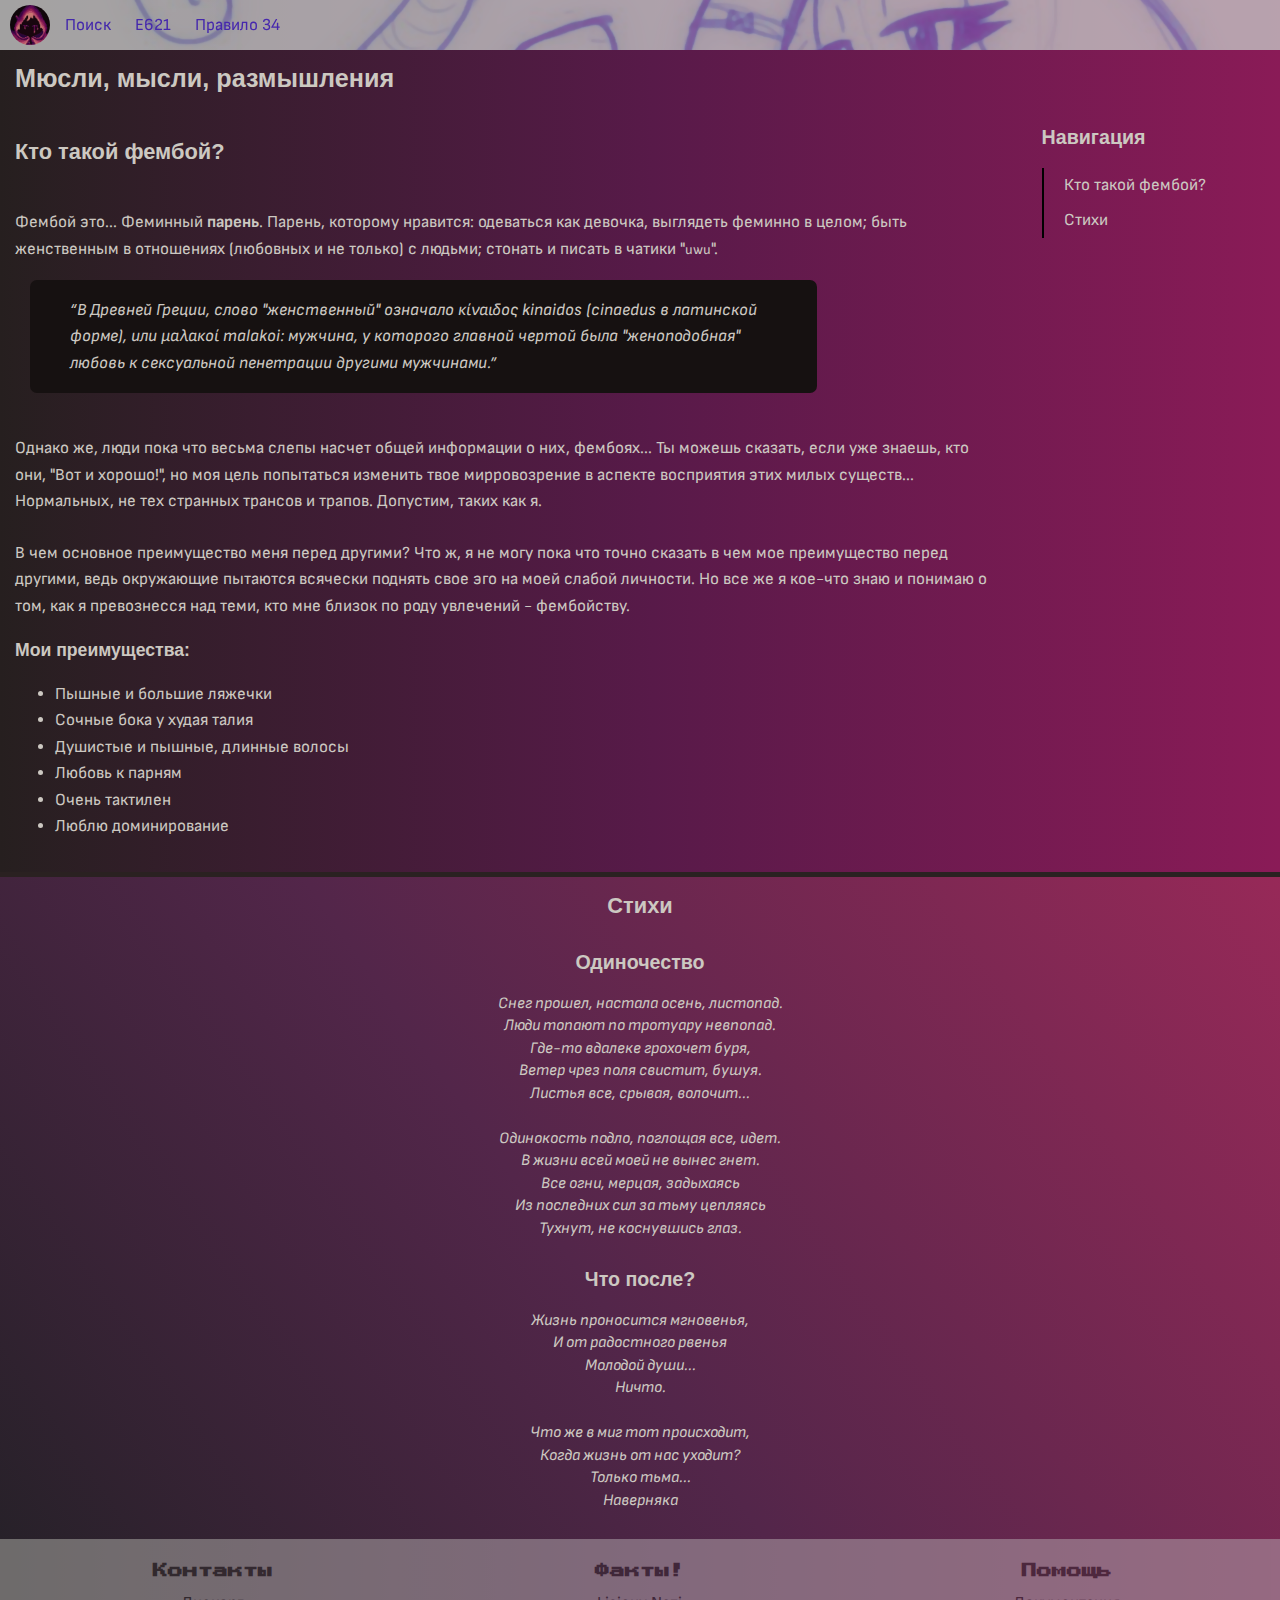
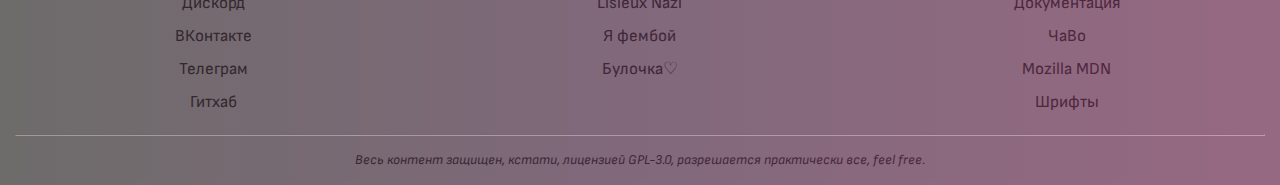
==== index.html @ ad4d25a9 "Улучшения внешнего вида" ====
<!DOCTYPE html>
<html lang="ru-RU">
<head>
     <title>Фыр!</title>

     <link rel="icon" type="icon/x-icon" href="медиа/фыр.jpg">

     <link rel="stylesheet" type="text/css" href="ксс/fonts.css">

     <link rel="stylesheet" type="text/css" href="ксс/main.css">

     <link rel="stylesheet" type="text/css" href="ксс/classes.css">

     <meta charset="UTF-8">
     <meta name="description" content="Только фембои могут находиться на этом сайте. Ж*енщины запрещены.†">
     <meta name="viewport" content="width=device-width, initial-scale=1.0, user-scalable=yes">
<!-- Голова всего документа! Тут его имя, метаинформация и привязка внешних источников стилей и прочего -->
</head>

<body id="Тело">

<section class="Верхняя-панель" style="left: 0;">

  <nav class="Навигация">

    <img id="Футер-лого" src="медиа/низ-лого.png" alt="Лого-футера">
    
    <ul>
      <li><a href="https://www.google.com" title="Гугл" target="_blank">Поиск</a></li>
      <li><a href="https://e621.net" title="Ешка" target="_blank">E621</a></li>
      <li><a href="https://rule34.xxx" title="Рулет" target="_blank">Правило 34</a></li>
    </ul>

  </nav>
<!-- Верхняя панель с кнопочками -->
</section>

<header style="margin-top: 2`rem;">

  <h1 style="text-align:left; padding-left: 15px;">Мюсли, мысли, размышления</h1>
<!-- Заголовок страницы -->
</header>

<main>

  <section class="Главный-контент">
    
    <div class="Сам-контент">

      <h2 id="Фембои-и-Я">Кто такой фембой?</h2>

      <p>
        Фембой это... Феминный <b>парень</b>. Парень, которому нравится: одеваться как девочка, выглядеть феминно в целом; быть женственным в отношениях (любовных и не только) с людьми; стонать и писать в чатики "<small>uwu</small>".</p>
      
      <div class="Цитата">

        <blockquote cite="https://en.wikipedia.org/wiki/Effeminacy"><i>
        &ldquo;В Древней Греции, слово "женственный" означало κίναιδος kinaidos (cinaedus в латинской форме), или μαλακοί malakoi: мужчина, у которого главной чертой была "женоподобная" любовь к сексуальной пенетрации другими мужчинами.&rdquo;</i>
        </blockquote>
      <!-- Блочная цитата (блок) -->   
      </div>

      <p>
        Однако же, люди пока что весьма слепы насчет общей информации о них, фембоях... Ты можешь сказать, если уже знаешь, кто они, "Вот и хорошо!", но моя цель попытаться изменить твое мирровозрение в аспекте восприятия этих милых существ... Нормальных, не тех странных трансов и трапов. Допустим, таких как я.</p>

      <p>
        В чем основное преимущество меня перед другими? Что ж, я не могу пока что точно сказать в чем мое преимущество перед другими, ведь окружающие пытаются всячески поднять свое эго на моей слабой личности. Но все же я кое-что знаю и понимаю о том, как я превознесся над теми, кто мне близок по роду увлечений - фембойству.</p>
      
      <h3 style="font-size: 105%;">Мои преимущества:</h3>
      <ul>
        <li>Пышные и большие ляжечки</li>
        <li>Сочные бока у худая талия</li>
        <li>Душистые и пышные, длинные волосы</li>
        <li>Любовь к парням</li>
        <li>Очень тактилен</li>
        <li>Люблю доминирование</li>
      </ul>

    </div>
    
    <div class="Сайдбар">
    <h3>Навигация</h3>
    <ul>
      <li><a href="#Фембои-и-Я">Кто такой фембой?</a></li>
      <li><a href="#Стишки">Стихи</a></li>
    </ul>
    </div>
  <!-- секция основного контента на странице -->
  </section>

  <section class="Мюсли">

    <header id="Стишки"><h2>Стихи</h2></header>

    <table>

      <thead>
      <tr>
        <th><h3>Одиночество</h3></th>
      </tr>
      </thead>

      <tbody>
      <tr>
        <td>
          Снег прошел, настала осень, листопад.<br>
          Люди топают по тротуару невпопад.<br>
          Где-то вдалеке грохочет буря,<br>
          Ветер чрез поля свистит, бушуя.<br>
          Листья все, срывая, волочит...<br><br>

          Одинокость подло, поглощая все, идет.<br>
          В жизни всей моей не вынес гнет.<br>
          Все огни, мерцая, задыхаясь<br>
          Из последних сил за тьму цепляясь<br>
          Тухнут, не коснувшись глаз.
        </td>
      </tr>
      </tbody>

      <thead>
      <tr>
        <th><h3>Что после?</h3></th>
      </tr>
      </thead>

      <tbody>
      <tr>
        <td>
          Жизнь проносится мгновенья,<br>
          И от радостного рвенья<br>
          Молодой души...<br>
          Ничто.<br><br>

          Что же в миг тот происходит,<br>
          Когда жизнь от нас уходит?<br>
          Только тьма...<br>
          Наверняка
        </td>        
      </tr>
      </tbody>

    </table>
  <!-- Мои стихи -->
  </section>
<!-- Категория главного контента на странице -->
</main>

<section class="Футер">

  <div class="Титры">
    
    <div class="столб-1">
    <ul>
      <li><h3>Контакты</h3></li>
      <li><a href="https://discord.gg/BsV6kH6cPX" target="_blank">Дискорд</a></li>
      <li><a href="https://vk.com/furmetal" target="_blank">ВКонтакте</a></li>
      <li><a href="https://t.me/envwiun" target="_blank">Телеграм</a></li>
      <li><a href="https://github.com/Furrmetal" target="_blank">Гитхаб</a></li>
    </ul>
    </div>

    <div class="столб-2">
    <ul>
      <li><h3>Факты!</h3></li>
      <li>Lisieux Nazi</li>
      <li>Я фембой</li>
      <li>Булочка&#9825;</li>
    </ul>
    </div>

    <div class="столб-3">
    <ul>
      <li><h3>Помощь</h3></li>
      <li>Документация</li>
      <li>ЧаВо</li>
      <li><a href="https://developer.mozilla.org/ru/docs/Learn/Getting_started_with_the_web">Mozilla MDN</a></li>
      <li><a href="https://fonts.google.com/">Шрифты</a></li>
    </ul>
    </div>
  <!-- Контакты и справочная информация -->
  </div>
    
  <hr>
   
  <p>Весь контент защищен, кстати, лицензией GPL-3.0, разрешается практически все, feel free.</p>
<!-- Футер в своем лице. Целиковый -->
</section>
<!-- Все тело! -->
</body>
</html>
---- ксс/fonts.css ----
@import url('https://fonts.googleapis.com/css2?family=Montserrat&display=swap');

@import url('https://fonts.googleapis.com/css2?family=Sofia+Sans:wght@500&display=swap');

@import url('https://fonts.googleapis.com/css2?family=Amatic+SC&display=swap');

@import url('https://fonts.googleapis.com/css2?family=Press+Start+2P&display=swap');
---- ксс/main.css ----
html {
	block-size: border-box;
}

*::not(img), *, *::after, *::before {
	block-size: inherit;
}

a {
  outline: none;
  text-decoration: none;
  padding: 2px 1px 0;
}


a:link {
  color: #4a2bce;
}

a:visited {
  color: #4a2bce;
}

a:focus {
  border-bottom: 1px solid;
  background: #7758fb;
}

a:hover {
  border-bottom: 1px solid;
  background: #6b4cf4;
}

a:active {
  background: #7353ff;
  color: #4a2bce;
}

label, input {
 	padding: 5px;
 }

address {
	text-align:center;
	font-size:80%;
}

textarea {
	margin-bottom: 10px;
	background-color: #708090;
	outline: none;
	border: 0px;
}

h1 {
	font-size: 150%;
	font-family: 'Monsterrat', sans-serif;
}

h2 {
	font-size: 130%;
	font-family: 'Monsterrat', sans-serif;
  display: inline-block;
  width: max-content;
}

h3 {
	font-family: 'Monsterrat', sans-serif;
}

h4 {
	font-family: 'Monsterrat', sans-serif;
	margin:6px;
	margin-bottom: 0px;
}

select {
	background-color: #282a36;
	border: 0px;
	border-radius: 10px;
	padding: 5px;
  color: #893889;
}

header {
	display: block;
}

hr {
	color: #242424;
	margin: 0px 15px 0px 15px;
}
---- ксс/classes.css ----
#Тело {
   font-family: 'Sofia Sans', sans-serif;
   font-size: 105%;
	margin: 0px;
	background: linear-gradient(90deg, rgba(38,31,31,1) 0%, rgba(88,26,73,1) 51%, rgba(138,27,87,1) 100%);
	color: #ccc8c1;
	line-height: 22.5px;
}

/* ------------------------------------------------------------------------------------------------------- */
/* ------------------------------------------------------------------------------------------------------- */

.Верхняя-панель  {
	opacity: 0.8;
	z-index: 2;
   height: 50px;
   width: 100%;
   position: sticky;
   top: 0;
   display: flex;
   align-items: center;
   justify-content: flex-start;
   background: url(../медиа/задник-верх.png)  right center/cover no-repeat;
}

.Навигация {
	height: 100%;
	padding-left: 10px;
	display: flex;
   align-items: center;
}

.Навигация nav {
	padding-left: 5px;
}

.Навигация img {
	width: 40px;
	border-radius: 50px;
}

.Навигация ul {	
	margin: 0px;
	padding-left: 5px;
}

.Навигация li {
	display: inline-block;
	text-decoration: none;
}

.Навигация a {
	display: block;
	padding: 10px;
	border-radius: 15px;
}

.Навигация li a:hover {
	border-bottom: none;
	background-color: #6400c8;
	text-decoration: none;
	color: #BA20BA;
}
/* Полностью описывает поведение верхнего меню, надо переделать (!!!) */

/* ------------------------------------------------------------------------------------------------------- */
/* ------------------------------------------------------------------------------------------------------- */

.Главный-контент {
	display: grid;
	grid-template-areas: "text sidebar";
	grid-template-columns: 4fr 1fr;
	grid-gap: 1vw;
	width: 100%;
   margin: 0px;
}

.Сайдбар {
	padding-left: 15px;
	grid-area: sidebar;
}

.Сайдбар a {
	padding: 20px;
	background: none;
	border: none;
	text-decoration: none;
	color: inherit;
}

.Сайдбар ul {
	line-height: 35px;
	padding-left: 0;
	width: max-content;
	height: max-content;
	border-left: 2px solid black;
	list-style-type: none;
}

.Сайдбар ul li:hover {
	background: rgba(27, 28, 28, 0.88);
	block-size: border-box;
}

.Сам-контент {
	line-height: 26.5px;
	grid-area: text;
	display: flex;
	flex-direction: column;
	padding: 15px;
}

.Сам-контент ul {
	position: static;
	height: initial;
	border: none;
	list-style-type: disc;
	margin-top: 0px;
}

.Сам-контент p {
	margin: 0px;
	margin-top: 25px;
}

.Цитата {
	border-radius: 7px;
	background-color: #161111;
	padding: 0px;
	margin: 17px 0px 17px 15px;
	width: 80%;
}

@media screen and (max-width: 920px) {

	.Цитата {
		width: 90%;
		margin-right: 0px
	}

   .Главный-контент {
   	grid-template-areas: "text text";
   }

   .Сайдбар {
   	display: none;
   }
}

/* Стили для главного контента на странице как и для стишков снизу, секретов нет, лишь простота*/

/* ------------------------------------------------------------------------------------------------------- */
/* ------------------------------------------------------------------------------------------------------- */

.Мюсли {
	display: flex;
	flex-flow: column wrap;
	align-items: center;
	justify-content: center;
	background: linear-gradient(55deg, rgba(39,33,41,1) 0%, rgba(83,38,74,1) 44%, rgba(151,41,88,1) 100%);
	border-top: 5px solid #2A2121;
	padding: 0px;
	margin: 0px;
}

.Мюсли table {
	width: 100%;
	padding: 1vw;
	padding-bottom: 0px;
}

.Мюсли table tr td{
	padding: 8px 0px 25px 0px;
	width: 100%;
   text-align: center;
   font-size: 95%;
   font-style: italic;
}

.Мюсли h3 {
   margin-bottom: 8px;
   margin-top: 0px;
}

/* Стили для стишком, все очень просто (предельно просто, лишь взгляните в хтмл) */

/* ------------------------------------------------------------------------------------------------------- */
/* ------------------------------------------------------------------------------------------------------- */

.Футер {
	opacity: 0.6;
	color: #313131;
	background-color: #9E9E9E;
	margin: 0px;
}

.Футер p {
	margin-bottom: 0px;
	margin-top: 13px;
	padding-bottom: 13px;
	text-align: center;
   font-style: italic;
   font-size: 80%;
}

/* Общий блок всего футера (самый низ) и нижний текст */



.Титры {
   display: grid;
   grid-template-areas: "col1 col2 col3";
   grid-template-columns: repeat(3, 1fr);
   grid-row: max-content;
   line-height: 33px;
   margin: 0px;
   padding-top: 15px;
   padding-bottom: 15px;
}

.Титры ul {
   margin: auto;
}

.столб-1 {
   grid-area: col1;
}

.столб-2 {
   grid-area: col2;
}

.столб-3 {
	grid-area: col3;
}

.Титры ul {
	padding: 0px;
	height: 100%;
	width: 100%;
	text-align: center;
	list-style: none;
}

.Титры ul a {
	text-decoration: none;
	color: #313131;
}

@media screen and (max-width: 920px) {
	.Титры {
     row-gap: 25px;
	  grid-template-areas: "col1 col2"
	                       "col3 col3";
	  grid-template-columns: repeat(2, 1fr);
	  grid-template-rows: max-content max-content;
	}
}

.Титры h3 {
	font-size: 90%;
	font-family: 'Press Start 2P', cursive;
	padding: 0px;
	margin: 0px;
}

/* Правила для заголовков списков, декорация ссылок в списке, а также правила для блока в целом */

/* ------------------------------------------------------------------------------------------------------- */
/* ------------------------------------------------------------------------------------------------------- */
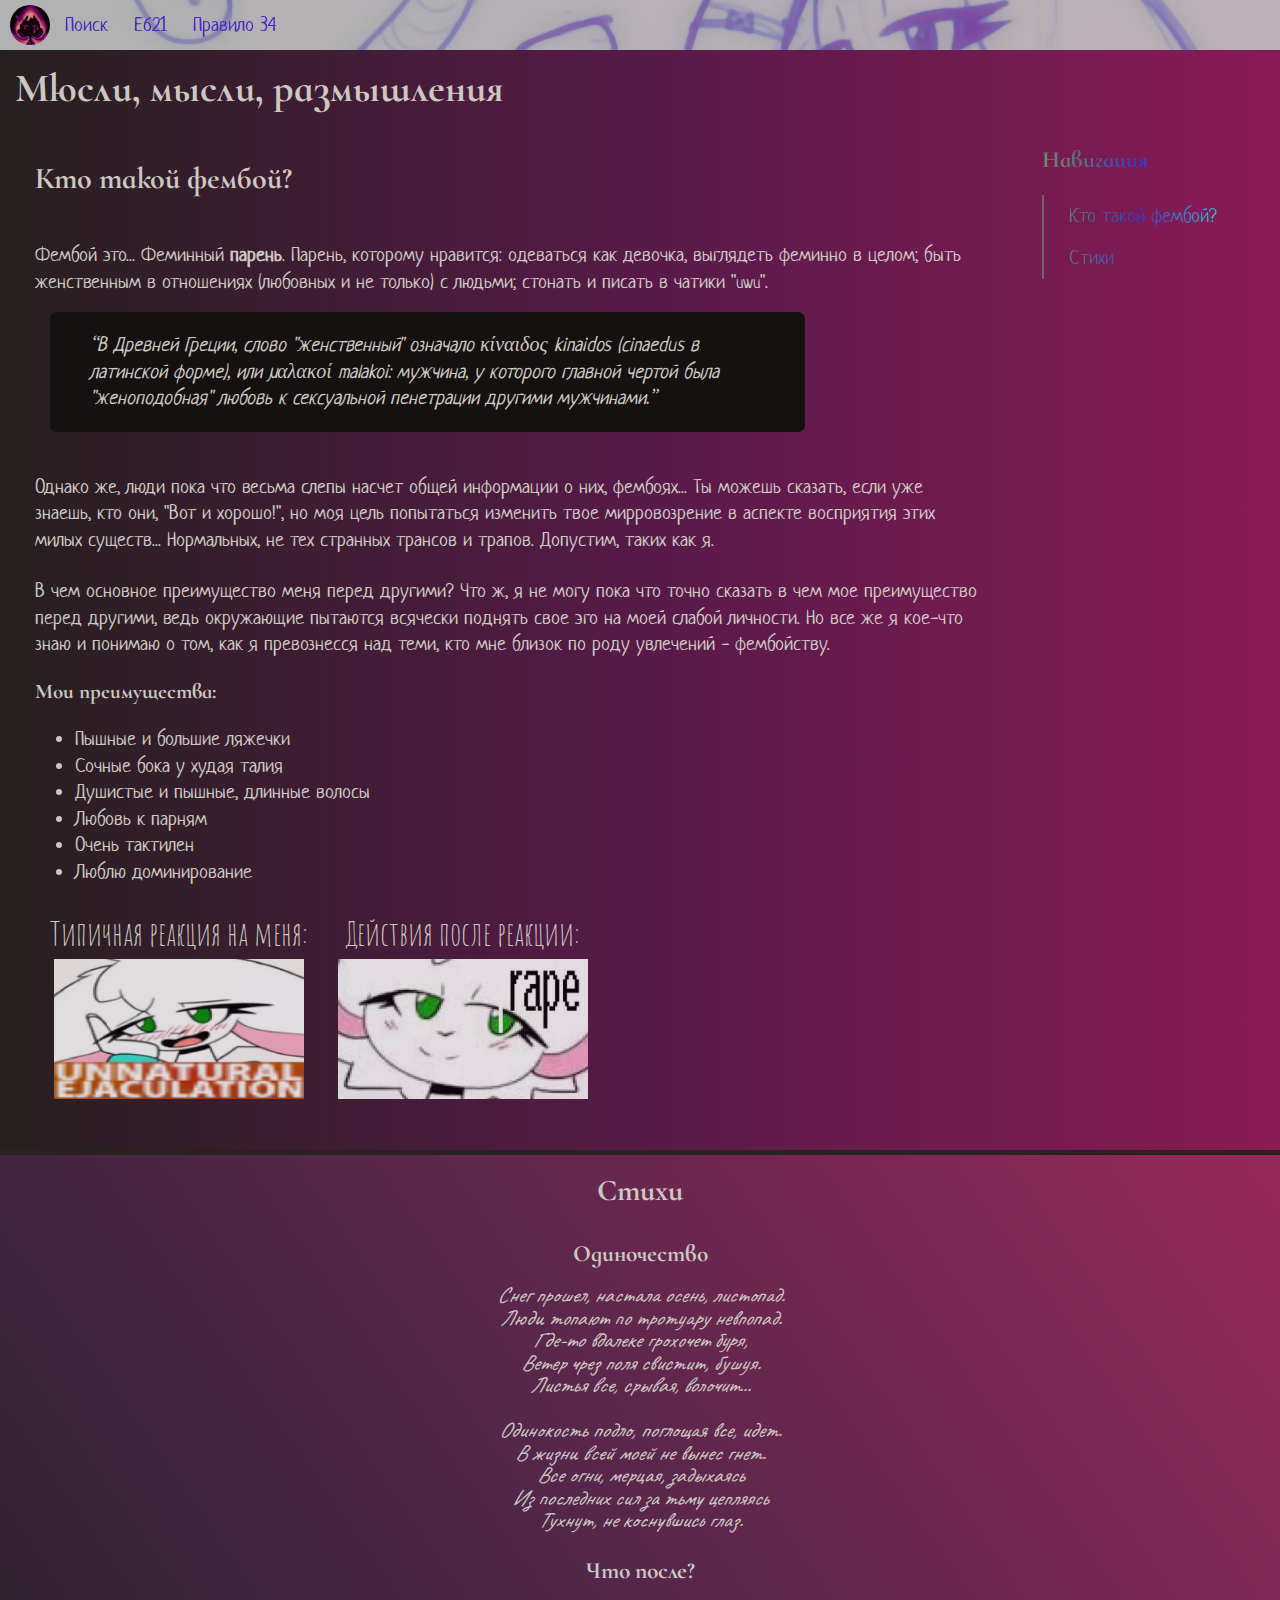
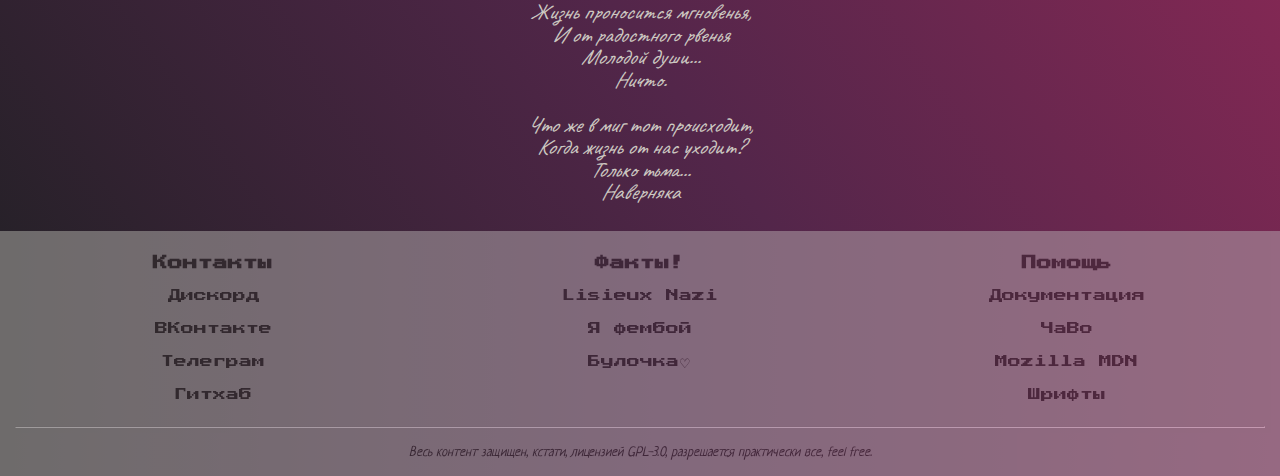
==== commit 5f26cf9a: "Улучшение дизайна и внешнего вида" ====
--- a/index.html
+++ b/index.html
@@ -10,7 +10,6 @@
      <link rel="stylesheet" type="text/css" href="ксс/main.css">
 
      <link rel="stylesheet" type="text/css" href="ксс/classes.css">
-
      <meta charset="UTF-8">
      <meta name="description" content="Только фембои могут находиться на этом сайте. Ж*енщины запрещены.†">
      <meta name="viewport" content="width=device-width, initial-scale=1.0, user-scalable=yes">
@@ -50,7 +49,8 @@
       <h2 id="Фембои-и-Я">Кто такой фембой?</h2>
 
       <p>
-        Фембой это... Феминный <b>парень</b>. Парень, которому нравится: одеваться как девочка, выглядеть феминно в целом; быть женственным в отношениях (любовных и не только) с людьми; стонать и писать в чатики "<small>uwu</small>".</p>
+        Фембой это... Феминный <b>парень</b>. Парень, которому нравится: одеваться как девочка, выглядеть феминно в целом; быть женственным в отношениях (любовных и не только) с людьми; стонать и писать в чатики "<small>uwu</small>".
+      </p>
       
       <div class="Цитата">
 
@@ -61,10 +61,12 @@
       </div>
 
       <p>
-        Однако же, люди пока что весьма слепы насчет общей информации о них, фембоях... Ты можешь сказать, если уже знаешь, кто они, "Вот и хорошо!", но моя цель попытаться изменить твое мирровозрение в аспекте восприятия этих милых существ... Нормальных, не тех странных трансов и трапов. Допустим, таких как я.</p>
+        Однако же, люди пока что весьма слепы насчет общей информации о них, фембоях... Ты можешь сказать, если уже знаешь, кто они, "Вот и хорошо!", но моя цель попытаться изменить твое мирровозрение в аспекте восприятия этих милых существ... Нормальных, не тех странных трансов и трапов. Допустим, таких как я.
+      </p>
 
       <p>
-        В чем основное преимущество меня перед другими? Что ж, я не могу пока что точно сказать в чем мое преимущество перед другими, ведь окружающие пытаются всячески поднять свое эго на моей слабой личности. Но все же я кое-что знаю и понимаю о том, как я превознесся над теми, кто мне близок по роду увлечений - фембойству.</p>
+        В чем основное преимущество меня перед другими? Что ж, я не могу пока что точно сказать в чем мое преимущество перед другими, ведь окружающие пытаются всячески поднять свое эго на моей слабой личности. Но все же я кое-что знаю и понимаю о том, как я превознесся над теми, кто мне близок по роду увлечений - фембойству.
+      </p>
       
       <h3 style="font-size: 105%;">Мои преимущества:</h3>
       <ul>
@@ -75,6 +77,18 @@
         <li>Очень тактилен</li>
         <li>Люблю доминирование</li>
       </ul>
+      
+      <div id="Картиночки">
+        <picture>
+        <figcaption>Типичная реакция на меня:</figcaption>
+        <img src="медиа/мем(1).jpg" alt="Смешнявка" width="250px" height="140px" style="padding-top: 12.5px; opacity: 0.85;">
+        </picture>
+
+        <picture>
+        <figcaption>Действия после реакции:</figcaption>
+        <img src="медиа/мем(2).jpg" alt="Не оч смешнявка" width="250px" height="140px" style="padding-top: 12.5px; opacity: 0.85;" >
+        </picture>
+      </div>
 
     </div>
     
--- a/ксс/fonts.css
+++ b/ксс/fonts.css
@@ -1,6 +1,10 @@
-@import url('https://fonts.googleapis.com/css2?family=Montserrat&display=swap');
+@import url('https://fonts.googleapis.com/css2?family=Cormorant+Infant:wght@600&display=swap');
 
-@import url('https://fonts.googleapis.com/css2?family=Sofia+Sans:wght@500&display=swap');
+/*@import url('https://fonts.googleapis.com/css2?family=Sofia+Sans:wght@500&display=swap');*/
+
+@import url('https://fonts.googleapis.com/css2?family=Neucha&display=swap');
+
+@import url('https://fonts.googleapis.com/css2?family=Caveat:wght@500&display=swap');
 
 @import url('https://fonts.googleapis.com/css2?family=Amatic+SC&display=swap');
 
--- a/ксс/main.css
+++ b/ксс/main.css
@@ -52,24 +52,16 @@
 	border: 0px;
 }
 
-h1 {
-	font-size: 150%;
-	font-family: 'Monsterrat', sans-serif;
+h1, h2, h3, h4, h5, h6 {
+  font-family: 'Cormorant Infant', serif;
 }
 
 h2 {
-	font-size: 130%;
-	font-family: 'Monsterrat', sans-serif;
   display: inline-block;
   width: max-content;
 }
 
-h3 {
-	font-family: 'Monsterrat', sans-serif;
-}
-
 h4 {
-	font-family: 'Monsterrat', sans-serif;
 	margin:6px;
 	margin-bottom: 0px;
 }
--- a/ксс/classes.css
+++ b/ксс/classes.css
@@ -1,6 +1,6 @@
 #Тело {
-   font-family: 'Sofia Sans', sans-serif;
-   font-size: 105%;
+   font-family: 'Neucha', cursive;
+   font-size: 20px;
 	margin: 0px;
 	background: linear-gradient(90deg, rgba(38,31,31,1) 0%, rgba(88,26,73,1) 51%, rgba(138,27,87,1) 100%);
 	color: #ccc8c1;
@@ -11,7 +11,7 @@
 /* ------------------------------------------------------------------------------------------------------- */
 
 .Верхняя-панель  {
-	opacity: 0.8;
+	opacity: 0.9;
 	z-index: 2;
    height: 50px;
    width: 100%;
@@ -21,6 +21,7 @@
    align-items: center;
    justify-content: flex-start;
    background: url(../медиа/задник-верх.png)  right center/cover no-repeat;
+   backdrop-filter: blur(10px);
 }
 
 .Навигация {
@@ -55,7 +56,7 @@
 	border-radius: 15px;
 }
 
-.Навигация li a:hover {
+.Навигация li a:hover, .Навигация li a:active{
 	border-bottom: none;
 	background-color: #6400c8;
 	text-decoration: none;
@@ -76,12 +77,15 @@
 }
 
 .Сайдбар {
+	background: linear-gradient(90deg, rgba(118,159,68,1) 0%, rgba(56,56,193,1) 44%, rgba(60,207,209,1) 82%);
+	-webkit-background-clip: text;
+	-webkit-text-fill-color: transparent;
 	padding-left: 15px;
 	grid-area: sidebar;
 }
 
 .Сайдбар a {
-	padding: 20px;
+	padding: 25px;
 	background: none;
 	border: none;
 	text-decoration: none;
@@ -89,16 +93,18 @@
 }
 
 .Сайдбар ul {
-	line-height: 35px;
+	line-height: 42px;
 	padding-left: 0;
 	width: max-content;
 	height: max-content;
-	border-left: 2px solid black;
+	border-left: 2px solid dimgrey;
 	list-style-type: none;
 }
 
 .Сайдбар ul li:hover {
-	background: rgba(27, 28, 28, 0.88);
+	-webkit-text-fill-color: #ccc8c1;
+	background: linear-gradient(90deg, rgba(170,28,28,1) 0%, rgba(161,91,46,1) 16%, rgba(125,122,36,1) 32%, rgba(45,130,31,1) 48%, 
+		                                 rgba(24,105,112,1) 64%, rgba(41,50,124,1) 80%, rgba(115,33,131,1) 100%);   
 	block-size: border-box;
 }
 
@@ -107,7 +113,8 @@
 	grid-area: text;
 	display: flex;
 	flex-direction: column;
-	padding: 15px;
+	padding: 35px;
+	padding-top: 15px;
 }
 
 .Сам-контент ul {
@@ -131,6 +138,17 @@
 	width: 80%;
 }
 
+#Картиночки {
+	display: flex;
+}
+
+#Картиночки picture {
+	font-family: 'Amatic SC';
+	font-size: 165%;
+	text-align: center;
+	padding: 15px;
+}
+
 @media screen and (max-width: 920px) {
 
 	.Цитата {
@@ -145,6 +163,10 @@
    .Сайдбар {
    	display: none;
    }
+
+   #Картиночки {
+   	flex-direction: column;
+   }
 }
 
 /* Стили для главного контента на странице как и для стишков снизу, секретов нет, лишь простота*/
@@ -153,6 +175,7 @@
 /* ------------------------------------------------------------------------------------------------------- */
 
 .Мюсли {
+	font-family: 'Caveat', cursive;
 	display: flex;
 	flex-flow: column wrap;
 	align-items: center;
@@ -173,7 +196,7 @@
 	padding: 8px 0px 25px 0px;
 	width: 100%;
    text-align: center;
-   font-size: 95%;
+   font-size: 110%;
    font-style: italic;
 }
 
@@ -182,7 +205,7 @@
    margin-top: 0px;
 }
 
-/* Стили для стишком, все очень просто (предельно просто, лишь взгляните в хтмл) */
+/* Стили для стишков, все очень просто (предельно просто, лишь взгляните в хтмл) */
 
 /* ------------------------------------------------------------------------------------------------------- */
 /* ------------------------------------------------------------------------------------------------------- */
@@ -200,18 +223,16 @@
 	padding-bottom: 13px;
 	text-align: center;
    font-style: italic;
-   font-size: 80%;
-}
-
-/* Общий блок всего футера (самый низ) и нижний текст */
-
-
+   font-size: 68%;
+}
 
 .Титры {
    display: grid;
    grid-template-areas: "col1 col2 col3";
    grid-template-columns: repeat(3, 1fr);
    grid-row: max-content;
+   font-family: 'Press Start 2P', cursive;
+   font-size: 65%;
    line-height: 33px;
    margin: 0px;
    padding-top: 15px;
@@ -258,8 +279,8 @@
 }
 
 .Титры h3 {
-	font-size: 90%;
 	font-family: 'Press Start 2P', cursive;
+	font-size: 115%;
 	padding: 0px;
 	margin: 0px;
 }
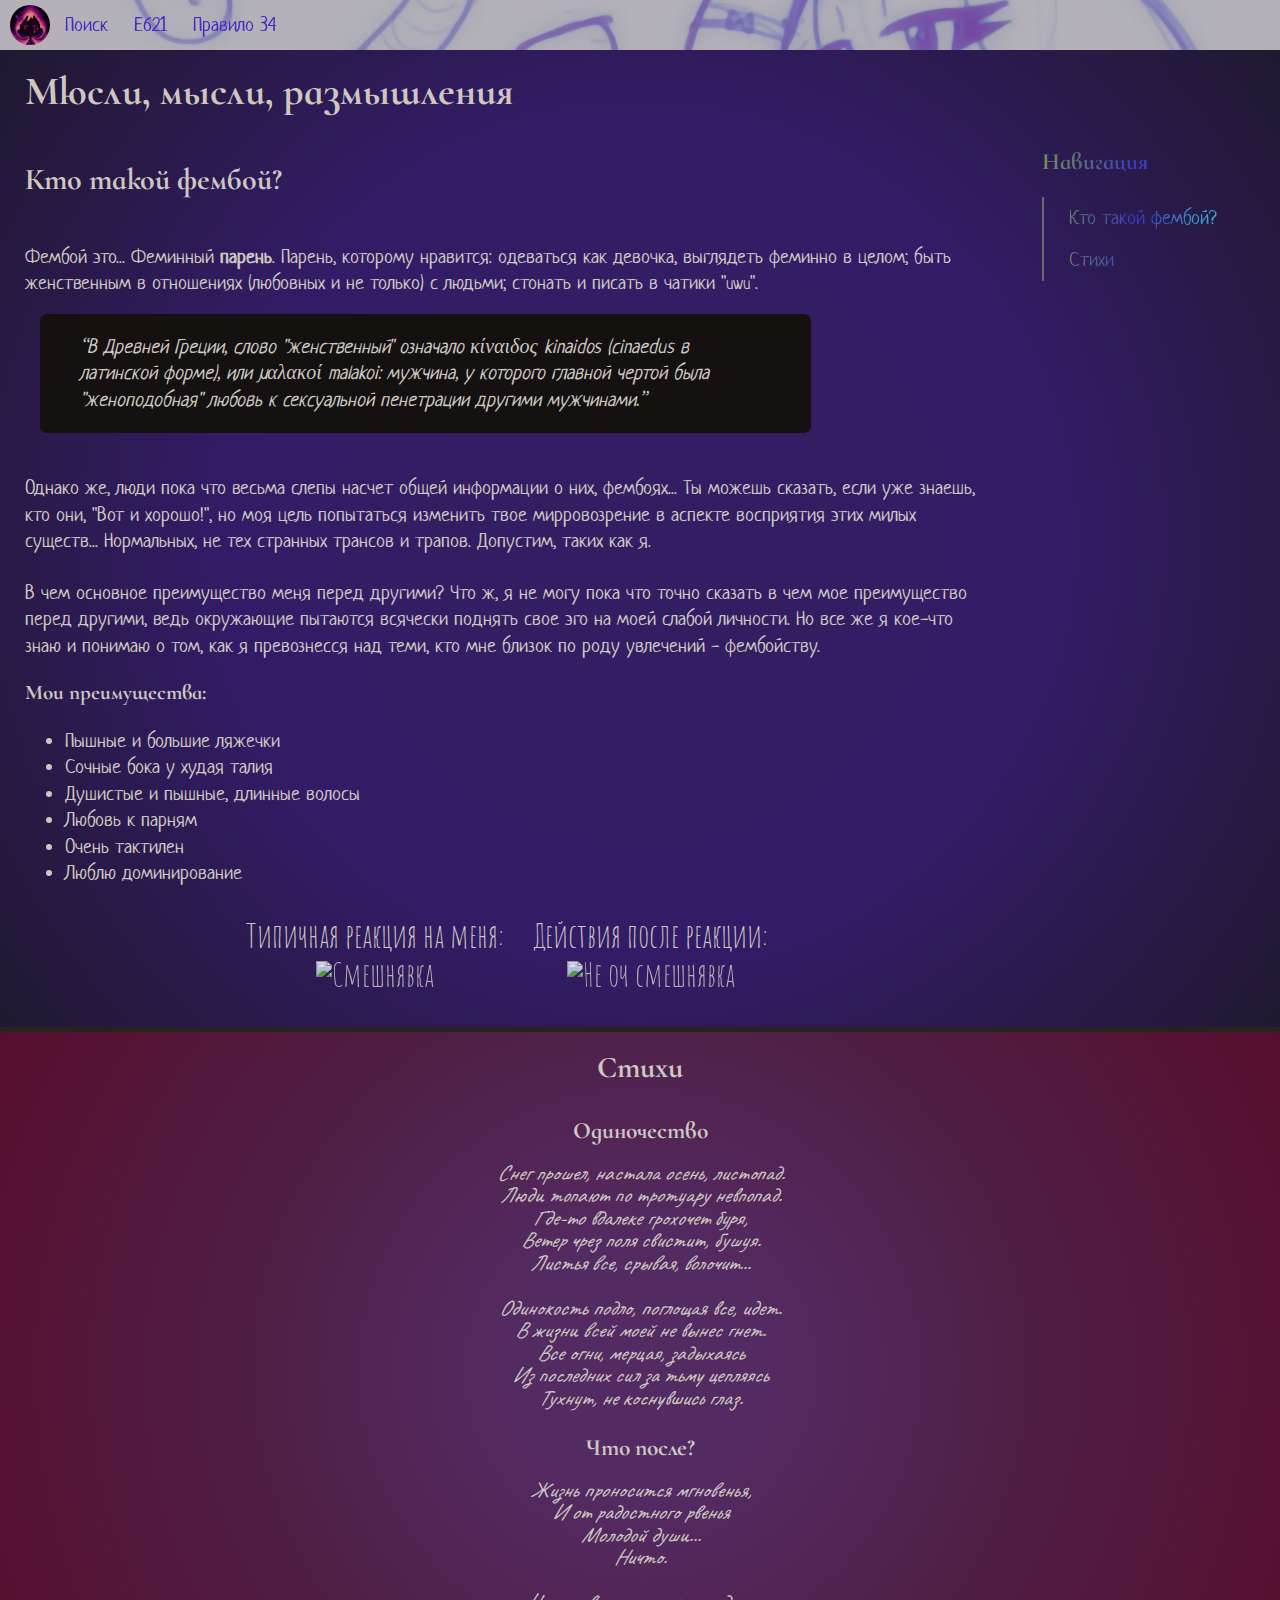
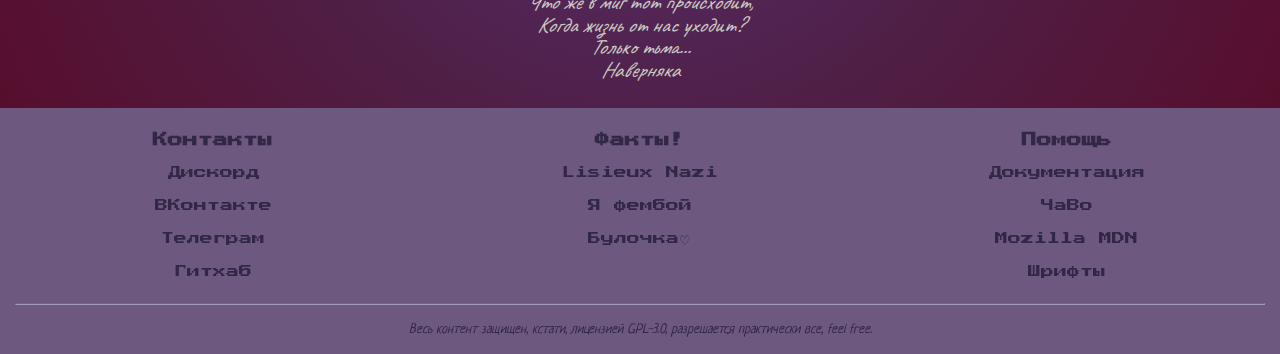
==== commit 96c0d796: "Улучшение внешнего вида, анимации" ====
--- a/index.html
+++ b/index.html
@@ -34,10 +34,10 @@
 <!-- Верхняя панель с кнопочками -->
 </section>
 
-<header style="margin-top: 2`rem;">
-
-  <h1 style="text-align:left; padding-left: 15px;">Мюсли, мысли, размышления</h1>
-<!-- Заголовок страницы -->
+<div class="Обертка">
+
+<header>
+  <h1>Мюсли, мысли, размышления</h1>
 </header>
 
 <main>
@@ -81,12 +81,12 @@
       <div id="Картиночки">
         <picture>
         <figcaption>Типичная реакция на меня:</figcaption>
-        <img src="медиа/мем(1).jpg" alt="Смешнявка" width="250px" height="140px" style="padding-top: 12.5px; opacity: 0.85;">
+        <img src="медиа/мем(1).png" alt="Смешнявка" width="250px" height="140px" style="padding-top: 12.5px; opacity: 0.85;">
         </picture>
 
         <picture>
         <figcaption>Действия после реакции:</figcaption>
-        <img src="медиа/мем(2).jpg" alt="Не оч смешнявка" width="250px" height="140px" style="padding-top: 12.5px; opacity: 0.85;" >
+        <img src="медиа/мем(2).png" alt="Не оч смешнявка" width="250px" height="140px" style="padding-top: 12.5px; opacity: 0.85;" >
         </picture>
       </div>
 
@@ -101,10 +101,13 @@
     </div>
   <!-- секция основного контента на странице -->
   </section>
-
-  <section class="Мюсли">
-
-    <header id="Стишки"><h2>Стихи</h2></header>
+<!-- Категория главного контента на странице -->
+</main>
+</div>
+
+<section class="Мюсли">
+
+  <header id="Стишки"><h2>Стихи</h2></header>
 
     <table>
 
@@ -154,11 +157,9 @@
       </tr>
       </tbody>
 
-    </table>
-  <!-- Мои стихи -->
-  </section>
-<!-- Категория главного контента на странице -->
-</main>
+  </table>
+<!-- Мои стихи -->
+</section>
 
 <section class="Футер">
 
--- a/ксс/main.css
+++ b/ксс/main.css
@@ -56,6 +56,13 @@
   font-family: 'Cormorant Infant', serif;
 }
 
+h1 {
+	margin: 0;
+	padding: 30px 0px 25px 25px;
+	font-size: 200%;
+	animation: 3s sheesh;
+}
+
 h2 {
   display: inline-block;
   width: max-content;
--- a/ксс/classes.css
+++ b/ксс/classes.css
@@ -2,7 +2,7 @@
    font-family: 'Neucha', cursive;
    font-size: 20px;
 	margin: 0px;
-	background: linear-gradient(90deg, rgba(38,31,31,1) 0%, rgba(88,26,73,1) 51%, rgba(138,27,87,1) 100%);
+	background: rgba(51, 28, 103, 1.0);
 	color: #ccc8c1;
 	line-height: 22.5px;
 }
@@ -20,8 +20,7 @@
    display: flex;
    align-items: center;
    justify-content: flex-start;
-   background: url(../медиа/задник-верх.png)  right center/cover no-repeat;
-   backdrop-filter: blur(10px);
+   background: url(../медиа/задник-верх.png) center/cover no-repeat;
 }
 
 .Навигация {
@@ -66,6 +65,12 @@
 
 /* ------------------------------------------------------------------------------------------------------- */
 /* ------------------------------------------------------------------------------------------------------- */
+
+.Обертка {
+	margin-top: 0;
+	background: radial-gradient(circle, rgba(51,30,99,1) 21%, rgba(51,28,103,1) 51%, rgba(32,24,48,1) 100%);
+   animation: 5s sheesh;
+}
 
 .Главный-контент {
 	display: grid;
@@ -77,6 +82,7 @@
 }
 
 .Сайдбар {
+	position: sticky;
 	background: linear-gradient(90deg, rgba(118,159,68,1) 0%, rgba(56,56,193,1) 44%, rgba(60,207,209,1) 82%);
 	-webkit-background-clip: text;
 	-webkit-text-fill-color: transparent;
@@ -95,7 +101,7 @@
 .Сайдбар ul {
 	line-height: 42px;
 	padding-left: 0;
-	width: max-content;
+	box-sizing: border-box;
 	height: max-content;
 	border-left: 2px solid dimgrey;
 	list-style-type: none;
@@ -104,8 +110,7 @@
 .Сайдбар ul li:hover {
 	-webkit-text-fill-color: #ccc8c1;
 	background: linear-gradient(90deg, rgba(170,28,28,1) 0%, rgba(161,91,46,1) 16%, rgba(125,122,36,1) 32%, rgba(45,130,31,1) 48%, 
-		                                 rgba(24,105,112,1) 64%, rgba(41,50,124,1) 80%, rgba(115,33,131,1) 100%);   
-	block-size: border-box;
+		                                rgba(24,105,112,1) 64%, rgba(41,50,124,1) 80%, rgba(115,33,131,1) 100%);
 }
 
 .Сам-контент {
@@ -113,7 +118,7 @@
 	grid-area: text;
 	display: flex;
 	flex-direction: column;
-	padding: 35px;
+	padding: 25px;
 	padding-top: 15px;
 }
 
@@ -140,6 +145,7 @@
 
 #Картиночки {
 	display: flex;
+   justify-content: center;
 }
 
 #Картиночки picture {
@@ -153,7 +159,7 @@
 
 	.Цитата {
 		width: 90%;
-		margin-right: 0px
+		margin-left: 0px;
 	}
 
    .Главный-контент {
@@ -169,24 +175,35 @@
    }
 }
 
+@keyframes sheesh {
+	from {
+		opacity: 0;
+	}
+   to {
+   	opacity: 1;
+   }
+}
+
 /* Стили для главного контента на странице как и для стишков снизу, секретов нет, лишь простота*/
 
 /* ------------------------------------------------------------------------------------------------------- */
 /* ------------------------------------------------------------------------------------------------------- */
 
 .Мюсли {
+	overflow: hidden;
 	font-family: 'Caveat', cursive;
 	display: flex;
 	flex-flow: column wrap;
 	align-items: center;
 	justify-content: center;
-	background: linear-gradient(55deg, rgba(39,33,41,1) 0%, rgba(83,38,74,1) 44%, rgba(151,41,88,1) 100%);
+	background: radial-gradient(circle, rgba(84,42,98,1) 18%, rgba(79,31,70,1) 51%, rgba(87,14,45,1) 100%);
 	border-top: 5px solid #2A2121;
 	padding: 0px;
 	margin: 0px;
 }
 
 .Мюсли table {
+	animation: 5s fadeRight;
 	width: 100%;
 	padding: 1vw;
 	padding-bottom: 0px;
@@ -205,15 +222,28 @@
    margin-top: 0px;
 }
 
+@keyframes fadeRight {
+	from {
+		margin-left: 100%;
+		opacity: 0;
+	}
+
+	to {
+		margin-left: inherit;
+		opacity: 1;
+	}
+}
+
 /* Стили для стишков, все очень просто (предельно просто, лишь взгляните в хтмл) */
 
 /* ------------------------------------------------------------------------------------------------------- */
 /* ------------------------------------------------------------------------------------------------------- */
 
 .Футер {
+	bottom: 0;
 	opacity: 0.6;
 	color: #313131;
-	background-color: #9E9E9E;
+	background: #94808f;
 	margin: 0px;
 }
 
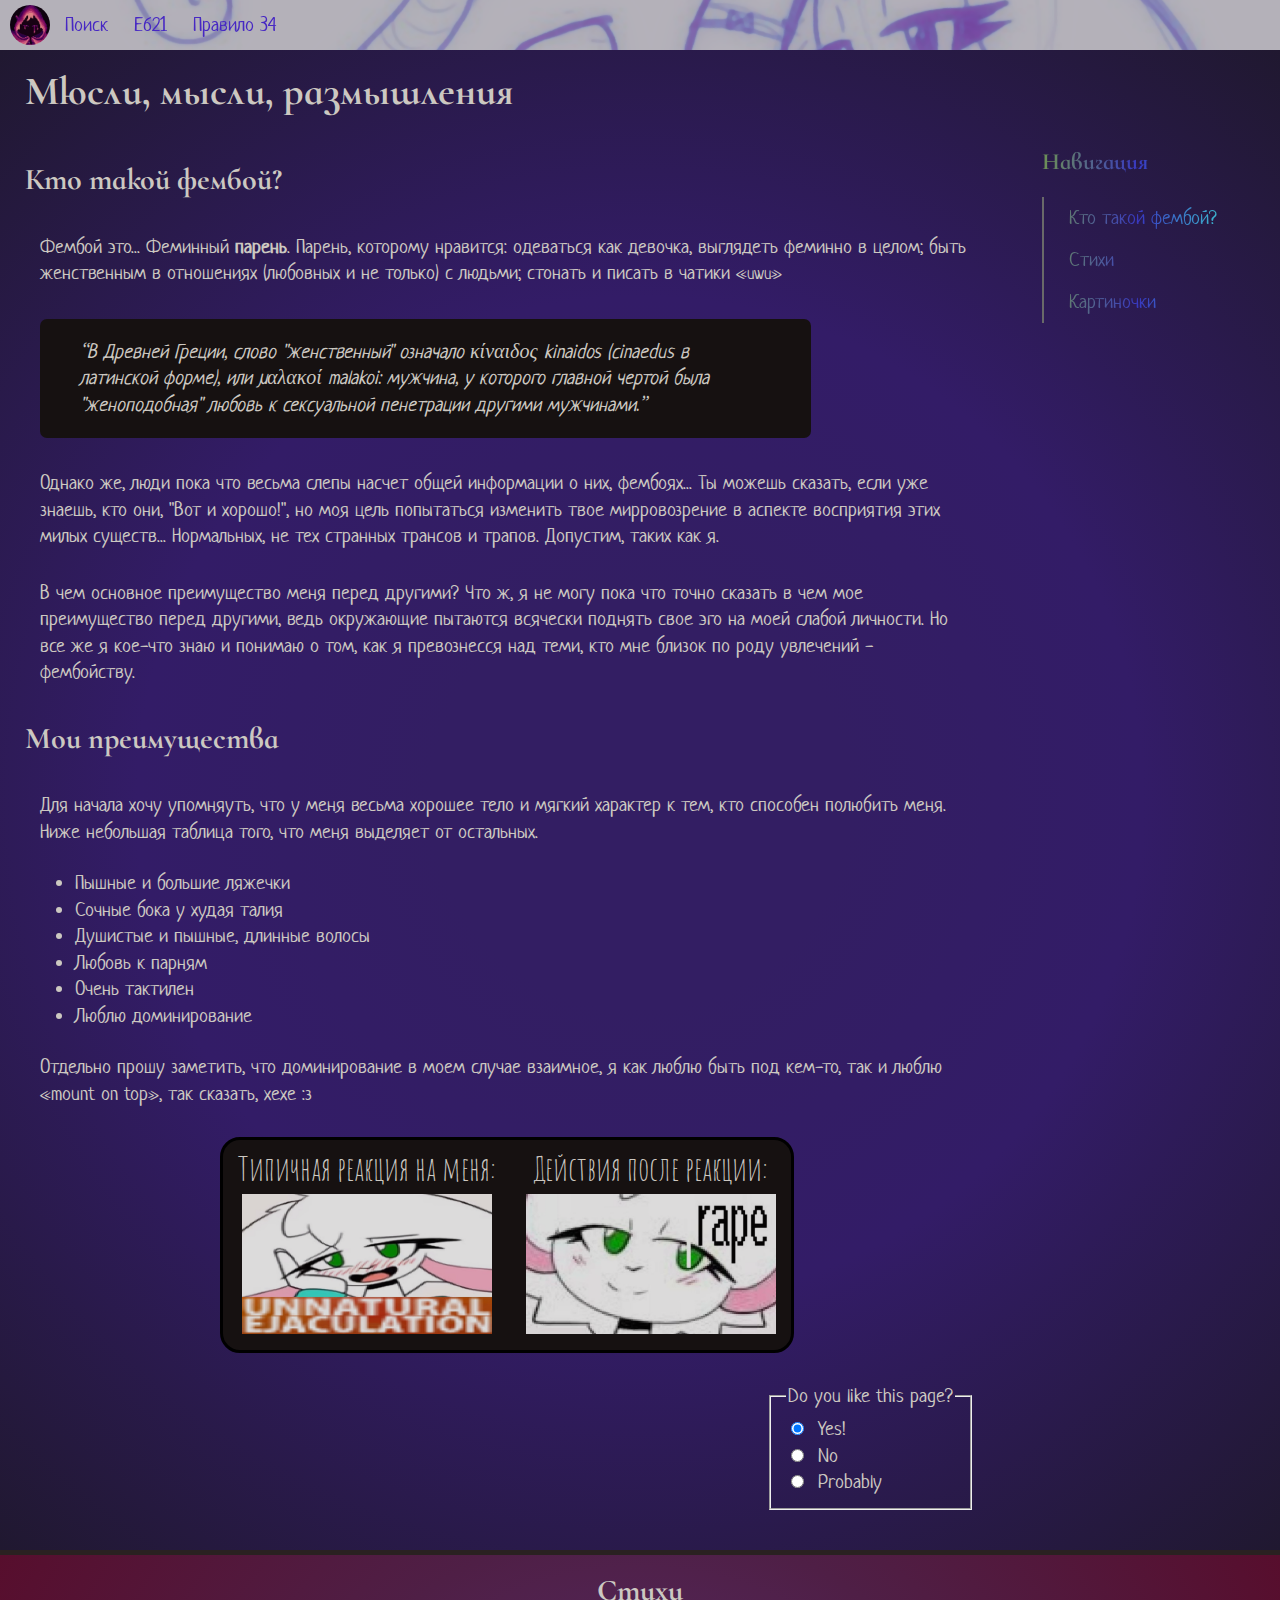
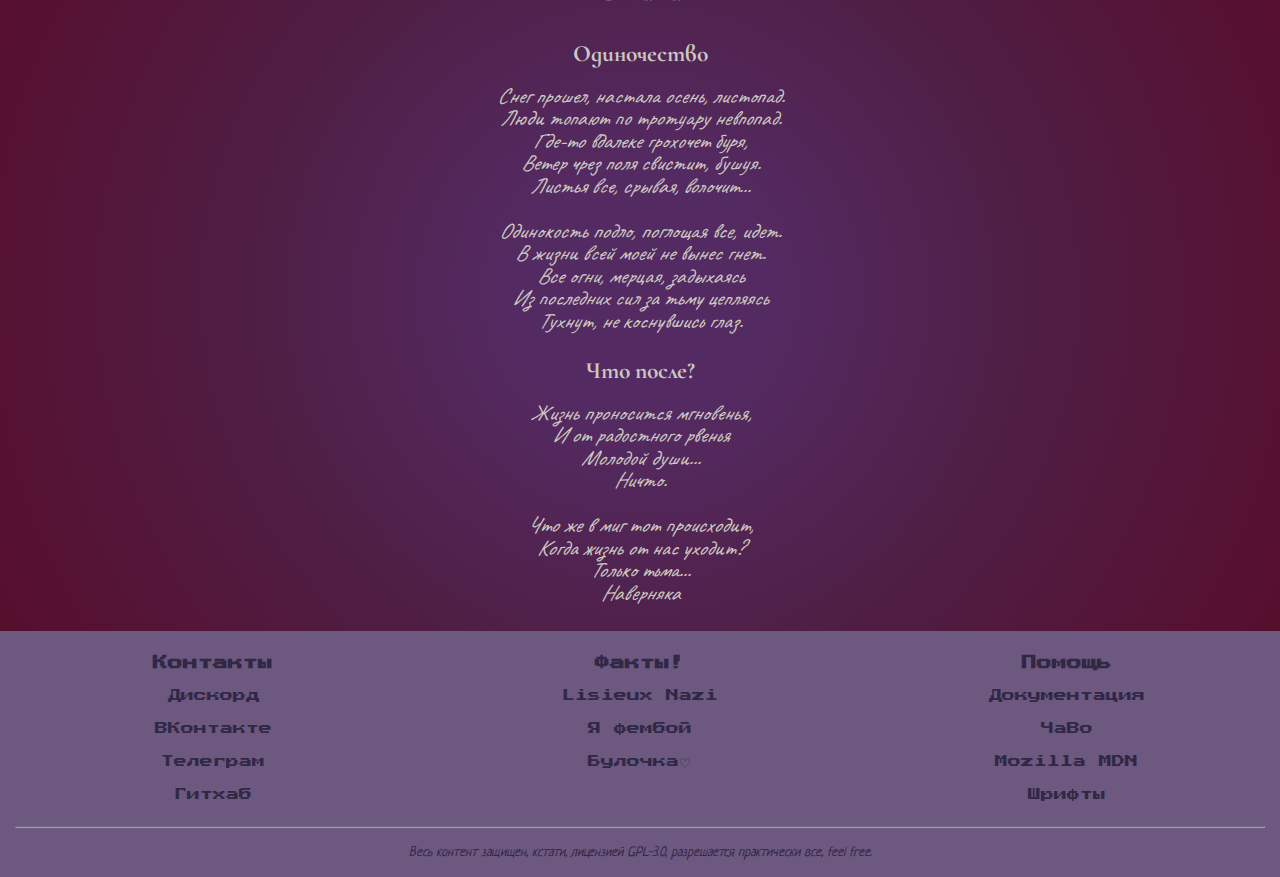
==== commit 07ba15bd: "Все лучше и лучше!" ====
--- a/index.html
+++ b/index.html
@@ -49,7 +49,7 @@
       <h2 id="Фембои-и-Я">Кто такой фембой?</h2>
 
       <p>
-        Фембой это... Феминный <b>парень</b>. Парень, которому нравится: одеваться как девочка, выглядеть феминно в целом; быть женственным в отношениях (любовных и не только) с людьми; стонать и писать в чатики "<small>uwu</small>".
+        Фембой это... Феминный <b>парень</b>. Парень, которому нравится: одеваться как девочка, выглядеть феминно в целом; быть женственным в отношениях (любовных и не только) с людьми; стонать и писать в чатики <q><small>uwu</small></q>
       </p>
       
       <div class="Цитата">
@@ -68,7 +68,10 @@
         В чем основное преимущество меня перед другими? Что ж, я не могу пока что точно сказать в чем мое преимущество перед другими, ведь окружающие пытаются всячески поднять свое эго на моей слабой личности. Но все же я кое-что знаю и понимаю о том, как я превознесся над теми, кто мне близок по роду увлечений - фембойству.
       </p>
       
-      <h3 style="font-size: 105%;">Мои преимущества:</h3>
+      <h2>Мои преимущества</h2>
+
+      <p>Для начала хочу упомняуть, что у меня весьма хорошее тело и мягкий характер к тем, кто способен полюбить меня. Ниже небольшая таблица того, что меня выделяет от остальных.</p>
+
       <ul>
         <li>Пышные и большие ляжечки</li>
         <li>Сочные бока у худая талия</li>
@@ -77,6 +80,8 @@
         <li>Очень тактилен</li>
         <li>Люблю доминирование</li>
       </ul>
+
+      <p>Отдельно прошу заметить, что доминирование в моем случае взаимное, я как люблю быть под кем-то, так и люблю <q>mount on top</q>, так сказать, хехе :з
       
       <div id="Картиночки">
         <picture>
@@ -89,6 +94,28 @@
         <img src="медиа/мем(2).png" alt="Не оч смешнявка" width="250px" height="140px" style="padding-top: 12.5px; opacity: 0.85;" >
         </picture>
       </div>
+      
+      <div id="Оценка">
+      <fieldset>
+        <legend> Do you like this page? </legend>
+        
+        <div>
+          <input type="radio" id="Yes" name="ratio" checked>
+          <label for="Yes">Yes!</label>
+        </div>
+
+        <div>
+          <input type="radio" id="No" name="ratio">
+          <label for="No">No</label>
+        </div>
+
+        <div>
+          <input type="radio" id="Mb" name="Probably">
+          <label for="Mb">Probably</label>
+        </div>
+
+      </fieldset>
+      </div>
 
     </div>
     
@@ -97,6 +124,7 @@
     <ul>
       <li><a href="#Фембои-и-Я">Кто такой фембой?</a></li>
       <li><a href="#Стишки">Стихи</a></li>
+      <li><a href="#Картиночки">Картиночки</a></li>
     </ul>
     </div>
   <!-- секция основного контента на странице -->
--- a/ксс/main.css
+++ b/ксс/main.css
@@ -88,4 +88,8 @@
 hr {
 	color: #242424;
 	margin: 0px 15px 0px 15px;
+}
+
+fieldset {
+	width: max-content;
 }--- a/ксс/classes.css
+++ b/ксс/classes.css
@@ -61,6 +61,10 @@
 	text-decoration: none;
 	color: #BA20BA;
 }
+
+.Навигация a:focus {
+	border-bottom: none;
+}
 /* Полностью описывает поведение верхнего меню, надо переделать (!!!) */
 
 /* ------------------------------------------------------------------------------------------------------- */
@@ -69,7 +73,6 @@
 .Обертка {
 	margin-top: 0;
 	background: radial-gradient(circle, rgba(51,30,99,1) 21%, rgba(51,28,103,1) 51%, rgba(32,24,48,1) 100%);
-   animation: 5s sheesh;
 }
 
 .Главный-контент {
@@ -82,7 +85,9 @@
 }
 
 .Сайдбар {
+	height: max-content;
 	position: sticky;
+	top: 10vw;
 	background: linear-gradient(90deg, rgba(118,159,68,1) 0%, rgba(56,56,193,1) 44%, rgba(60,207,209,1) 82%);
 	-webkit-background-clip: text;
 	-webkit-text-fill-color: transparent;
@@ -114,6 +119,7 @@
 }
 
 .Сам-контент {
+	animation: 5s sheesh;
 	line-height: 26.5px;
 	grid-area: text;
 	display: flex;
@@ -127,12 +133,11 @@
 	height: initial;
 	border: none;
 	list-style-type: disc;
-	margin-top: 0px;
+	margin: 10px;
 }
 
 .Сам-контент p {
-	margin: 0px;
-	margin-top: 25px;
+	margin: 15px
 }
 
 .Цитата {
@@ -144,8 +149,14 @@
 }
 
 #Картиночки {
+	align-self: center;
+	margin: 15px;
+	width: max-content;
+	border: 3px solid black;
+	border-radius: 20px;
+	background: #161111;
 	display: flex;
-   justify-content: center;
+   align-items: center;
 }
 
 #Картиночки picture {
@@ -155,6 +166,12 @@
 	padding: 15px;
 }
 
+#Оценка {
+	margin: 15px;
+	width: max-content;
+	align-self: end;
+}
+
 @media screen and (max-width: 920px) {
 
 	.Цитата {
@@ -171,15 +188,18 @@
    }
 
    #Картиночки {
+   	width: inherit;
    	flex-direction: column;
    }
 }
 
 @keyframes sheesh {
 	from {
+		color: #000;
 		opacity: 0;
 	}
    to {
+   	color: #fff;
    	opacity: 1;
    }
 }
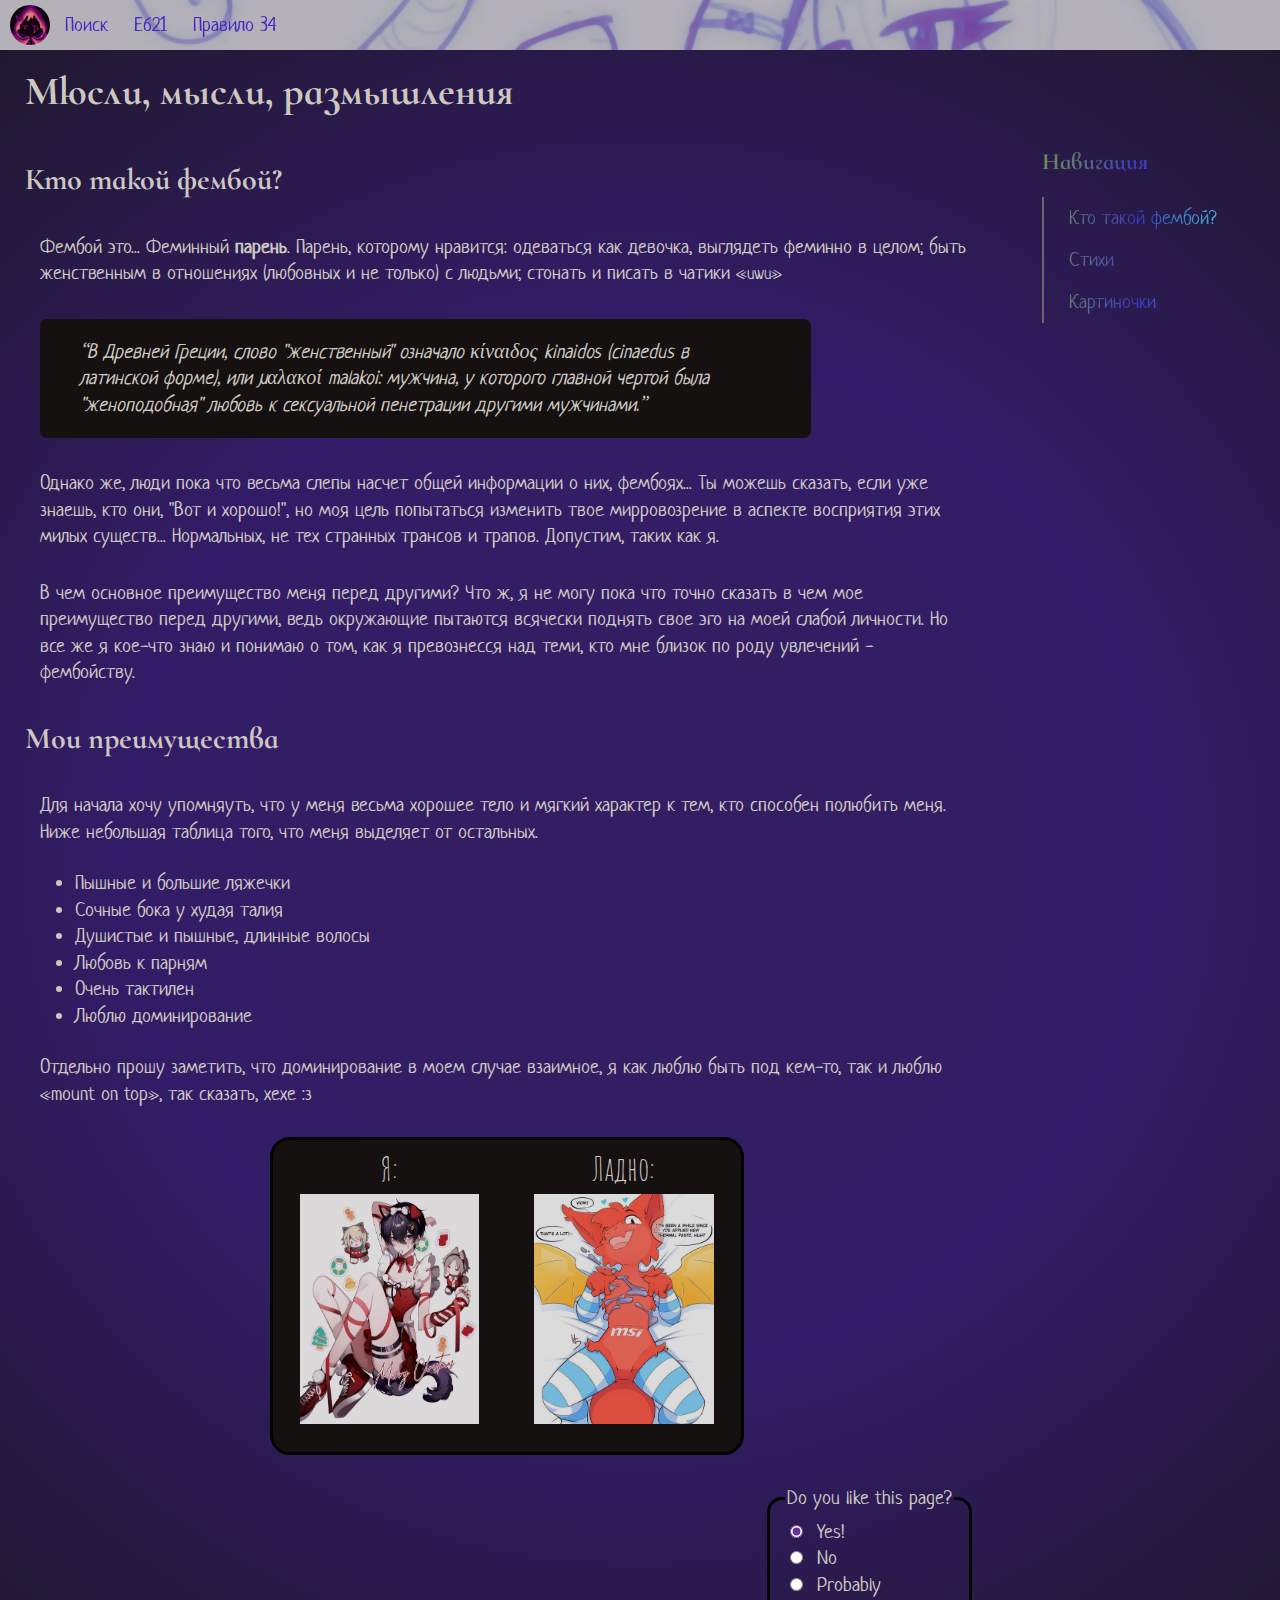
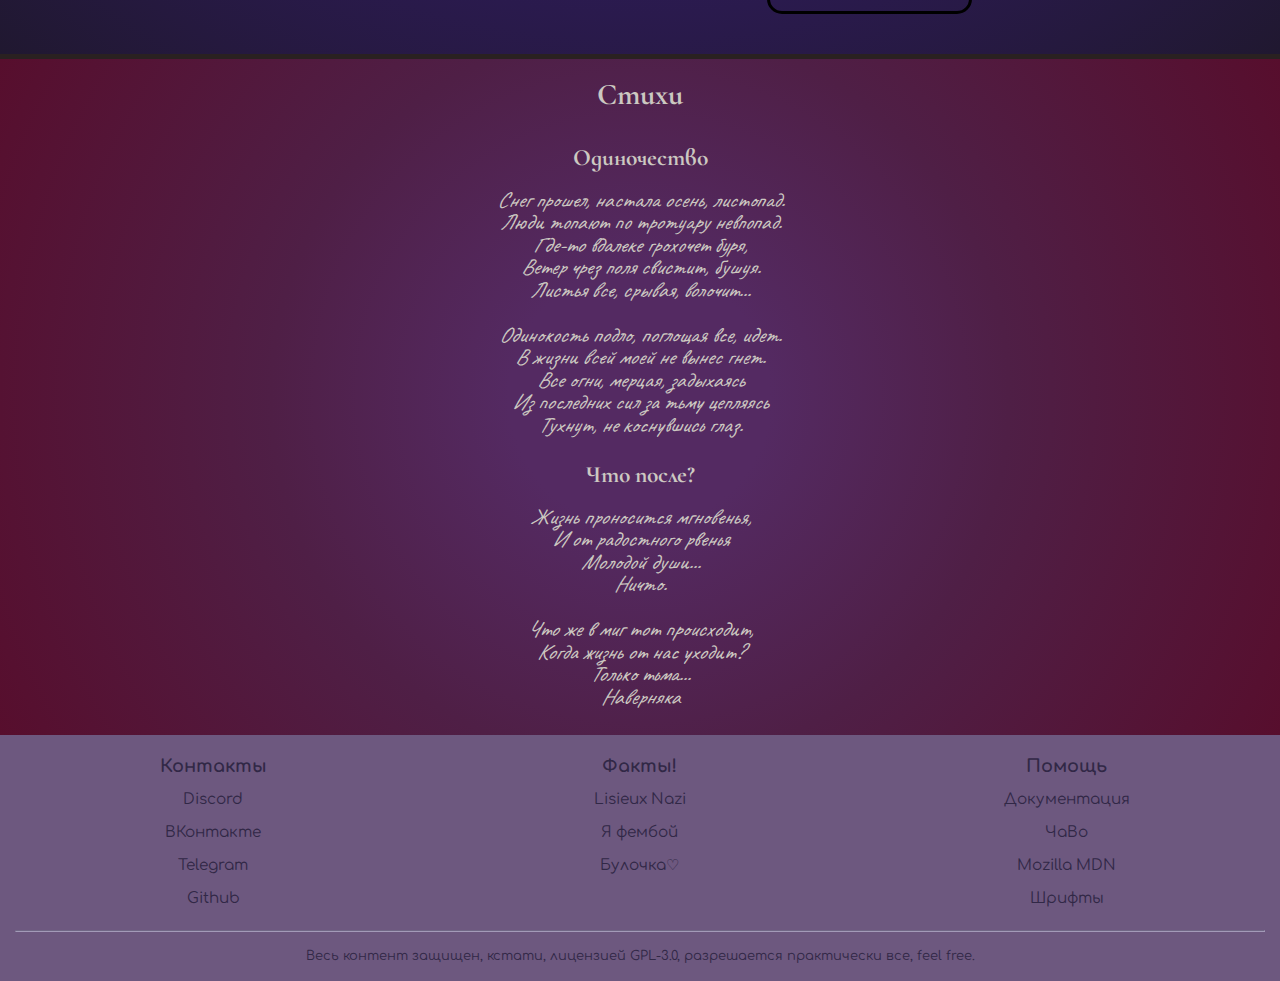
==== commit 3e8a7de6: "Многа всего! Читать описание!" ====
--- a/index.html
+++ b/index.html
@@ -4,12 +4,11 @@
      <title>Фыр!</title>
 
      <link rel="icon" type="icon/x-icon" href="медиа/фыр.jpg">
-
      <link rel="stylesheet" type="text/css" href="ксс/fonts.css">
-
      <link rel="stylesheet" type="text/css" href="ксс/main.css">
-
      <link rel="stylesheet" type="text/css" href="ксс/classes.css">
+     <link rel="stylesheet" type="text/css" href="ксс/rules.css">
+
      <meta charset="UTF-8">
      <meta name="description" content="Только фембои могут находиться на этом сайте. Ж*енщины запрещены.†">
      <meta name="viewport" content="width=device-width, initial-scale=1.0, user-scalable=yes">
@@ -85,13 +84,13 @@
       
       <div id="Картиночки">
         <picture>
-        <figcaption>Типичная реакция на меня:</figcaption>
-        <img src="медиа/мем(1).png" alt="Смешнявка" width="250px" height="140px" style="padding-top: 12.5px; opacity: 0.85;">
+        <figcaption>Я:</figcaption>
+        <img src="медиа/Я.jpg" alt="Смешнявка">
         </picture>
 
         <picture>
-        <figcaption>Действия после реакции:</figcaption>
-        <img src="медиа/мем(2).png" alt="Не оч смешнявка" width="250px" height="140px" style="padding-top: 12.5px; opacity: 0.85;" >
+        <figcaption>Ладно:</figcaption>
+        <img src="медиа/Ладно.jpg" alt="Не оч смешнявка" >
         </picture>
       </div>
       
@@ -110,7 +109,7 @@
         </div>
 
         <div>
-          <input type="radio" id="Mb" name="Probably">
+          <input type="radio" id="Mb" name="ratio">
           <label for="Mb">Probably</label>
         </div>
 
@@ -191,15 +190,15 @@
 
 <section class="Футер">
 
-  <div class="Титры">
+  <article class="Титры">
     
     <div class="столб-1">
     <ul>
       <li><h3>Контакты</h3></li>
-      <li><a href="https://discord.gg/BsV6kH6cPX" target="_blank">Дискорд</a></li>
+      <li><a href="https://discord.gg/BsV6kH6cPX" target="_blank">Discord</a></li>
       <li><a href="https://vk.com/furmetal" target="_blank">ВКонтакте</a></li>
-      <li><a href="https://t.me/envwiun" target="_blank">Телеграм</a></li>
-      <li><a href="https://github.com/Furrmetal" target="_blank">Гитхаб</a></li>
+      <li><a href="https://t.me/envwiun" target="_blank">Telegram</a></li>
+      <li><a href="https://github.com/Furrmetal" target="_blank">Github</a></li>
     </ul>
     </div>
 
@@ -218,11 +217,11 @@
       <li>Документация</li>
       <li>ЧаВо</li>
       <li><a href="https://developer.mozilla.org/ru/docs/Learn/Getting_started_with_the_web">Mozilla MDN</a></li>
-      <li><a href="https://fonts.google.com/">Шрифты</a></li>
+      <li><a href="https://fonts.google.com/">Шрифты</a></li></div>
     </ul>
     </div>
   <!-- Контакты и справочная информация -->
-  </div>
+  </article>
     
   <hr>
    
--- a/ксс/fonts.css
+++ b/ксс/fonts.css
@@ -1,6 +1,4 @@
 @import url('https://fonts.googleapis.com/css2?family=Cormorant+Infant:wght@600&display=swap');
-
-/*@import url('https://fonts.googleapis.com/css2?family=Sofia+Sans:wght@500&display=swap');*/
 
 @import url('https://fonts.googleapis.com/css2?family=Neucha&display=swap');
 
@@ -8,4 +6,4 @@
 
 @import url('https://fonts.googleapis.com/css2?family=Amatic+SC&display=swap');
 
-@import url('https://fonts.googleapis.com/css2?family=Press+Start+2P&display=swap');+@import url('https://fonts.googleapis.com/css2?family=Comfortaa&display=swap');--- a/ксс/classes.css
+++ b/ксс/classes.css
@@ -1,36 +1,43 @@
 #Тело {
+	background: rgba(51, 28, 103, 1.0);
+
+	margin: 0px;
+
    font-family: 'Neucha', cursive;
    font-size: 20px;
-	margin: 0px;
-	background: rgba(51, 28, 103, 1.0);
-	color: #ccc8c1;
-	line-height: 22.5px;
+   line-height: 22.5px;
+   color: #ccc8c1;
 }
 
 /* ------------------------------------------------------------------------------------------------------- */
 /* ------------------------------------------------------------------------------------------------------- */
 
 .Верхняя-панель  {
-	opacity: 0.9;
-	z-index: 2;
-   height: 50px;
-   width: 100%;
-   position: sticky;
-   top: 0;
    display: flex;
    align-items: center;
    justify-content: flex-start;
+
+   height: 50px;
+   width: 100%;
+   opacity: 0.9;
    background: url(../медиа/задник-верх.png) center/cover no-repeat;
+
+   position: sticky;
+   z-index: 2;
+   top: 0;
 }
 
 .Навигация {
-	height: 100%;
-	padding-left: 10px;
 	display: flex;
    align-items: center;
-}
-
-.Навигация nav {
+
+	height: 100%;
+
+	padding-left: 10px;
+}
+
+.Навигация ul {	
+	margin: 0px;
 	padding-left: 5px;
 }
 
@@ -39,27 +46,26 @@
 	border-radius: 50px;
 }
 
-.Навигация ul {	
-	margin: 0px;
-	padding-left: 5px;
-}
-
 .Навигация li {
 	display: inline-block;
+
 	text-decoration: none;
+}
+
+.Навигация li a:hover, .Навигация li a:active{
+	background-color: #6400c8;
+	border-bottom: none;
+
+	text-decoration: none;
+	color: #BA20BA;
 }
 
 .Навигация a {
 	display: block;
+
+   border-radius: 15px;
+
 	padding: 10px;
-	border-radius: 15px;
-}
-
-.Навигация li a:hover, .Навигация li a:active{
-	border-bottom: none;
-	background-color: #6400c8;
-	text-decoration: none;
-	color: #BA20BA;
 }
 
 .Навигация a:focus {
@@ -71,8 +77,9 @@
 /* ------------------------------------------------------------------------------------------------------- */
 
 .Обертка {
+	background: radial-gradient(circle, rgba(51,30,99,1) 21%, rgba(51,28,103,1) 51%, rgba(32,24,48,1) 100%);
+
 	margin-top: 0;
-	background: radial-gradient(circle, rgba(51,30,99,1) 21%, rgba(51,28,103,1) 51%, rgba(32,24,48,1) 100%);
 }
 
 .Главный-контент {
@@ -80,128 +87,133 @@
 	grid-template-areas: "text sidebar";
 	grid-template-columns: 4fr 1fr;
 	grid-gap: 1vw;
+
 	width: 100%;
    margin: 0px;
 }
 
-.Сайдбар {
-	height: max-content;
-	position: sticky;
-	top: 10vw;
-	background: linear-gradient(90deg, rgba(118,159,68,1) 0%, rgba(56,56,193,1) 44%, rgba(60,207,209,1) 82%);
-	-webkit-background-clip: text;
-	-webkit-text-fill-color: transparent;
-	padding-left: 15px;
-	grid-area: sidebar;
-}
-
-.Сайдбар a {
-	padding: 25px;
-	background: none;
-	border: none;
-	text-decoration: none;
-	color: inherit;
-}
-
-.Сайдбар ul {
-	line-height: 42px;
-	padding-left: 0;
-	box-sizing: border-box;
-	height: max-content;
-	border-left: 2px solid dimgrey;
-	list-style-type: none;
-}
-
-.Сайдбар ul li:hover {
-	-webkit-text-fill-color: #ccc8c1;
-	background: linear-gradient(90deg, rgba(170,28,28,1) 0%, rgba(161,91,46,1) 16%, rgba(125,122,36,1) 32%, rgba(45,130,31,1) 48%, 
-		                                rgba(24,105,112,1) 64%, rgba(41,50,124,1) 80%, rgba(115,33,131,1) 100%);
-}
-
 .Сам-контент {
-	animation: 5s sheesh;
-	line-height: 26.5px;
 	grid-area: text;
 	display: flex;
 	flex-direction: column;
+
+   animation: 5s sheesh;
 	padding: 25px;
 	padding-top: 15px;
+
+	line-height: 26.5px;
+}
+
+.Сам-контент p {
+	margin: 15px
+}
+
+.Цитата {
+	width: 80%;
+	background-color: #161111;
+	border-radius: 7px;
+
+	padding: 0px;
+	margin: 17px 0px 17px 15px;
 }
 
 .Сам-контент ul {
-	position: static;
 	height: initial;
 	border: none;
+
+	position: static;
+
+	margin: 10px;
+
 	list-style-type: disc;
-	margin: 10px;
-}
-
-.Сам-контент p {
-	margin: 15px
-}
-
-.Цитата {
-	border-radius: 7px;
-	background-color: #161111;
-	padding: 0px;
-	margin: 17px 0px 17px 15px;
-	width: 80%;
 }
 
 #Картиночки {
+	display: flex;
 	align-self: center;
-	margin: 15px;
-	width: max-content;
+	align-items: center;
+
+   width: max-content;
+	background: #161111;
 	border: 3px solid black;
 	border-radius: 20px;
-	background: #161111;
-	display: flex;
-   align-items: center;
+
+	margin: 15px;
 }
 
 #Картиночки picture {
+   padding: 15px;
+
 	font-family: 'Amatic SC';
 	font-size: 165%;
 	text-align: center;
-	padding: 15px;
+}
+
+#Картиночки img {
+	width: 14vw;
+	height: 18vw;
+	opacity: 0.85;
+
+	margin: 12.5px;
 }
 
 #Оценка {
+	align-self: end;
+
+   width: max-content;
+
 	margin: 15px;
-	width: max-content;
-	align-self: end;
-}
-
-@media screen and (max-width: 920px) {
-
-	.Цитата {
-		width: 90%;
-		margin-left: 0px;
-	}
-
-   .Главный-контент {
-   	grid-template-areas: "text text";
-   }
-
-   .Сайдбар {
-   	display: none;
-   }
-
-   #Картиночки {
-   	width: inherit;
-   	flex-direction: column;
-   }
-}
-
-@keyframes sheesh {
-	from {
-		color: #000;
-		opacity: 0;
-	}
-   to {
-   	color: #fff;
-   	opacity: 1;
-   }
+}
+
+#Оценка fieldset {
+	border: solid black;
+	border-radius: 15px;
+
+	accent-color: rebeccapurple;
+}
+
+.Сайдбар {
+	grid-area: sidebar;
+
+	height: max-content;
+	background: linear-gradient(90deg, rgba(118,159,68,1) 0%, rgba(56,56,193,1) 44%, rgba(60,207,209,1) 82%);
+
+	position: sticky;
+	top: 10vw;
+
+	padding-left: 15px;
+
+	-webkit-background-clip: text;
+	-webkit-text-fill-color: transparent;
+}
+
+.Сайдбар ul {
+	height: max-content;
+	box-sizing: border-box;
+	border-left: 2px solid dimgrey;
+
+	padding-left: 0;
+
+	line-height: 42px;
+	list-style-type: none;
+}
+
+.Сайдбар ul li:hover {
+	background: linear-gradient(90deg, rgba(170,28,28,1) 0%, rgba(161,91,46,1) 16%, rgba(125,122,36,1) 32%, 
+		                                rgba(45,130,31,1) 48%,rgba(24,105,112,1) 64%,rgba(41,50,124,1) 80%, 
+		                                rgba(115,33,131,1) 100%);
+
+	-webkit-text-fill-color: #ccc8c1;
+}
+
+.Сайдбар a {
+	background: none;
+	border: none;
+
+	padding: 25px;
+
+	text-decoration: none;
+	color: inherit;
 }
 
 /* Стили для главного контента на странице как и для стишков снизу, секретов нет, лишь простота*/
@@ -210,70 +222,59 @@
 /* ------------------------------------------------------------------------------------------------------- */
 
 .Мюсли {
-	overflow: hidden;
-	font-family: 'Caveat', cursive;
 	display: flex;
 	flex-flow: column wrap;
 	align-items: center;
 	justify-content: center;
+
+	overflow: hidden;
 	background: radial-gradient(circle, rgba(84,42,98,1) 18%, rgba(79,31,70,1) 51%, rgba(87,14,45,1) 100%);
 	border-top: 5px solid #2A2121;
+
 	padding: 0px;
 	margin: 0px;
+
+	font-family: 'Caveat', cursive;
+}
+
+.Мюсли h3 {
+   margin-bottom: 8px;
+   margin-top: 0px;
 }
 
 .Мюсли table {
 	animation: 5s fadeRight;
 	width: 100%;
+
 	padding: 1vw;
 	padding-bottom: 0px;
 }
 
 .Мюсли table tr td{
+	width: 100%;
+
 	padding: 8px 0px 25px 0px;
-	width: 100%;
+
    text-align: center;
    font-size: 110%;
    font-style: italic;
 }
 
-.Мюсли h3 {
-   margin-bottom: 8px;
-   margin-top: 0px;
-}
-
-@keyframes fadeRight {
-	from {
-		margin-left: 100%;
-		opacity: 0;
-	}
-
-	to {
-		margin-left: inherit;
-		opacity: 1;
-	}
-}
-
 /* Стили для стишков, все очень просто (предельно просто, лишь взгляните в хтмл) */
 
 /* ------------------------------------------------------------------------------------------------------- */
 /* ------------------------------------------------------------------------------------------------------- */
 
 .Футер {
+	background: #94808f;
+	opacity: 0.6;
+
 	bottom: 0;
-	opacity: 0.6;
+
+	margin: 0px;
+
+   font-family: 'Comfortaa', cursive;
 	color: #313131;
-	background: #94808f;
-	margin: 0px;
-}
-
-.Футер p {
-	margin-bottom: 0px;
-	margin-top: 13px;
-	padding-bottom: 13px;
-	text-align: center;
-   font-style: italic;
-   font-size: 68%;
 }
 
 .Титры {
@@ -281,16 +282,14 @@
    grid-template-areas: "col1 col2 col3";
    grid-template-columns: repeat(3, 1fr);
    grid-row: max-content;
-   font-family: 'Press Start 2P', cursive;
-   font-size: 65%;
-   line-height: 33px;
+
    margin: 0px;
    padding-top: 15px;
    padding-bottom: 15px;
-}
-
-.Титры ul {
-   margin: auto;
+
+   font-family: 'Comfortaa', cursive;
+   font-size: 76%;
+   line-height: 33px;
 }
 
 .столб-1 {
@@ -305,10 +304,19 @@
 	grid-area: col3;
 }
 
+.Титры h3 {
+	font-family: 'Comfortaa', cursive;
+	padding: 0px;
+	margin: 0px;
+}
+
 .Титры ul {
-	padding: 0px;
 	height: 100%;
 	width: 100%;
+
+	margin: auto;
+	padding: 0px;
+
 	text-align: center;
 	list-style: none;
 }
@@ -318,21 +326,12 @@
 	color: #313131;
 }
 
-@media screen and (max-width: 920px) {
-	.Титры {
-     row-gap: 25px;
-	  grid-template-areas: "col1 col2"
-	                       "col3 col3";
-	  grid-template-columns: repeat(2, 1fr);
-	  grid-template-rows: max-content max-content;
-	}
-}
-
-.Титры h3 {
-	font-family: 'Press Start 2P', cursive;
-	font-size: 115%;
-	padding: 0px;
-	margin: 0px;
+.Футер p {
+	margin: 13px 0px 0px 0px;
+	padding: 0px 0px 13px 0px;
+
+	text-align: center;
+   font-size: 65%;
 }
 
 /* Правила для заголовков списков, декорация ссылок в списке, а также правила для блока в целом */
--- a/ксс/rules.css
+++ b/ксс/rules.css
@@ -0,0 +1,67 @@
+@media screen and (max-width: 920px) {
+   .Главный-контент {
+   	grid-template-areas: "text text";
+   }
+
+   .Сам-контент {
+   	padding: 25px 0px 25px 15px;
+   }
+
+	.Цитата {
+		width: 90%;
+
+		margin-left: 0px;
+	}
+
+   #Картиночки {
+   	flex-direction: column;
+
+   	width: inherit;
+   }
+
+   #Картиночки img {
+	   width: 70vw;
+	   height: 80vw;
+   }
+
+   .Сайдбар {
+   	display: none;
+   }
+
+   .Футер p {
+     padding: 0px 15px 13px 15px;
+   }
+
+   .Титры {
+     row-gap: 25px;
+     grid-template-areas: "col1 col2"
+                          "col3 col3";
+     grid-template-columns: repeat(2, 1fr);
+     grid-template-rows: max-content max-content;
+   }
+}
+
+/* ------------------------------------------------------------------------------------------------------- */
+/* ------------------------------------------------------------------------------------------------------- */
+
+@keyframes sheesh {
+   from {
+      color: #000;
+      opacity: 0;
+   }
+   to {
+      color: #fff;
+      opacity: 1;
+   }
+}
+
+@keyframes fadeRight {
+   from {
+      margin-left: 100%;
+      opacity: 0;
+   }
+   to {
+      margin-left: inherit;
+      opacity: 1;
+   }
+}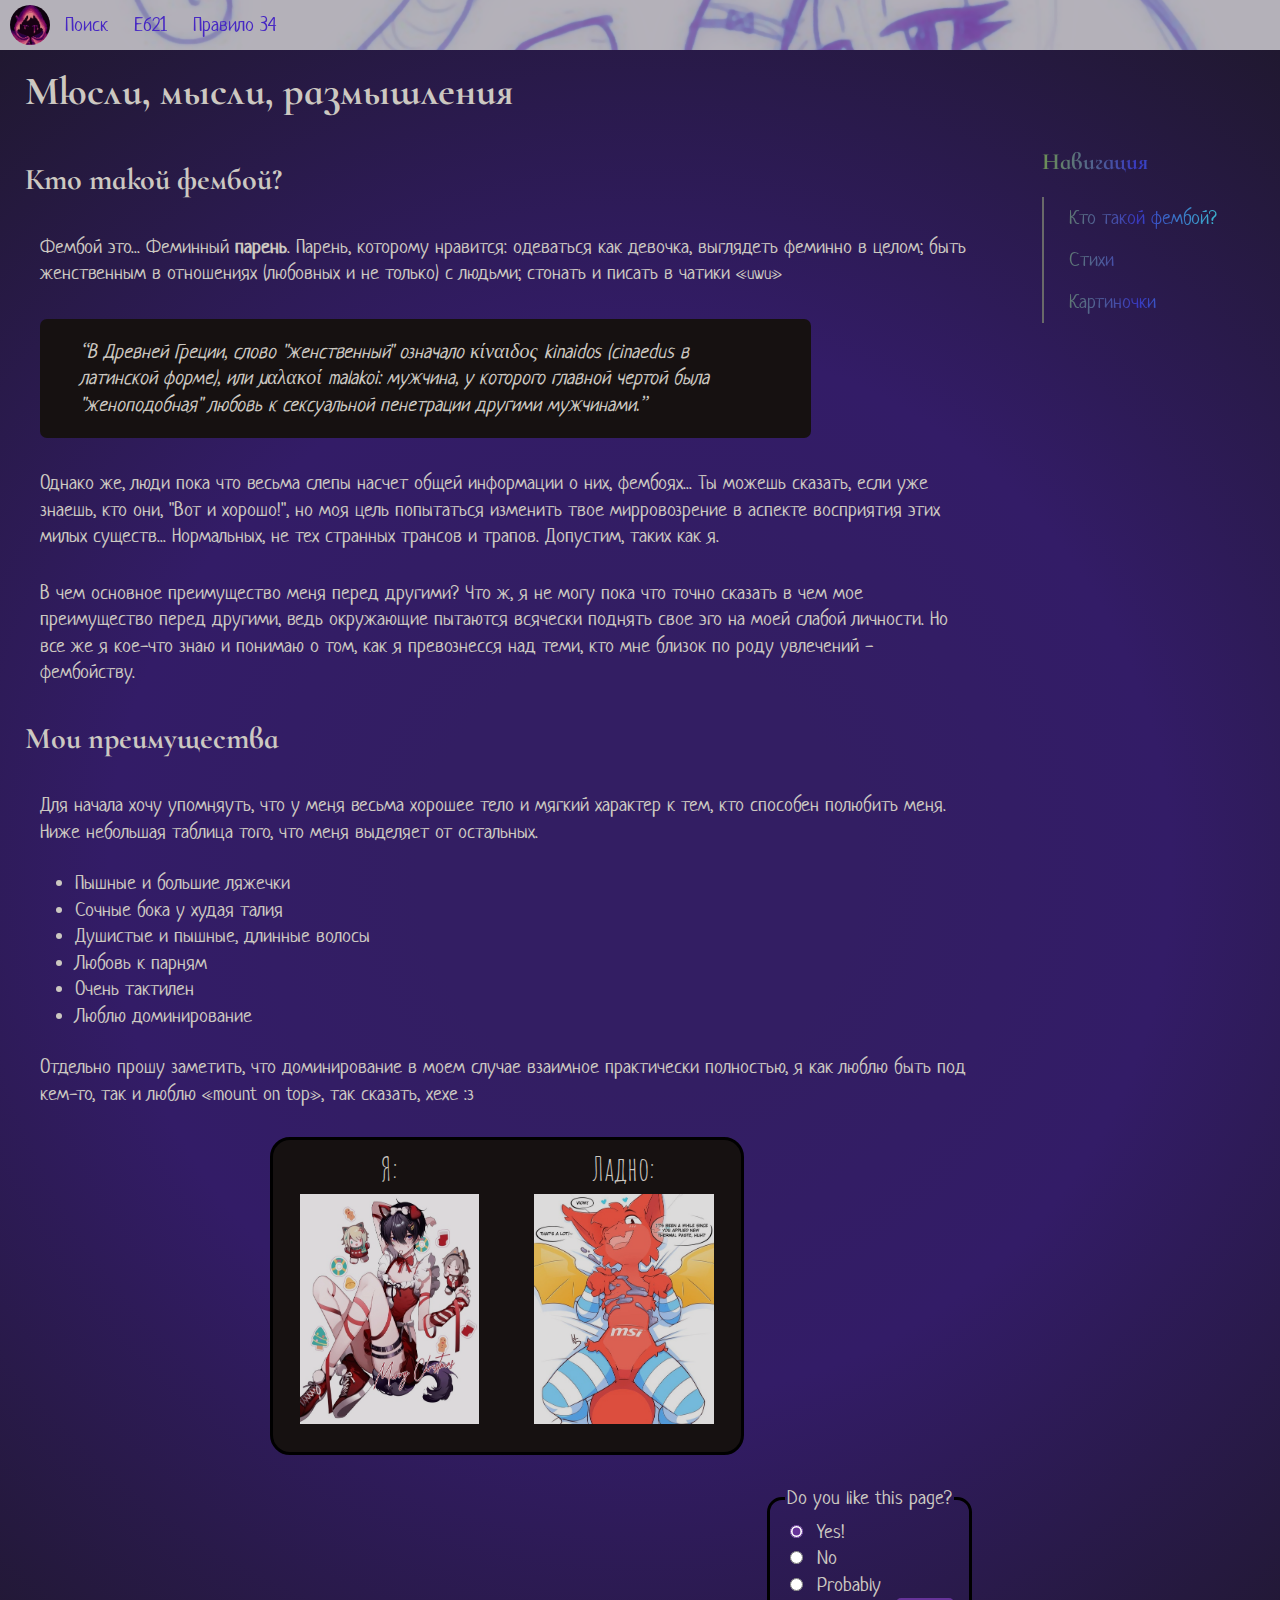
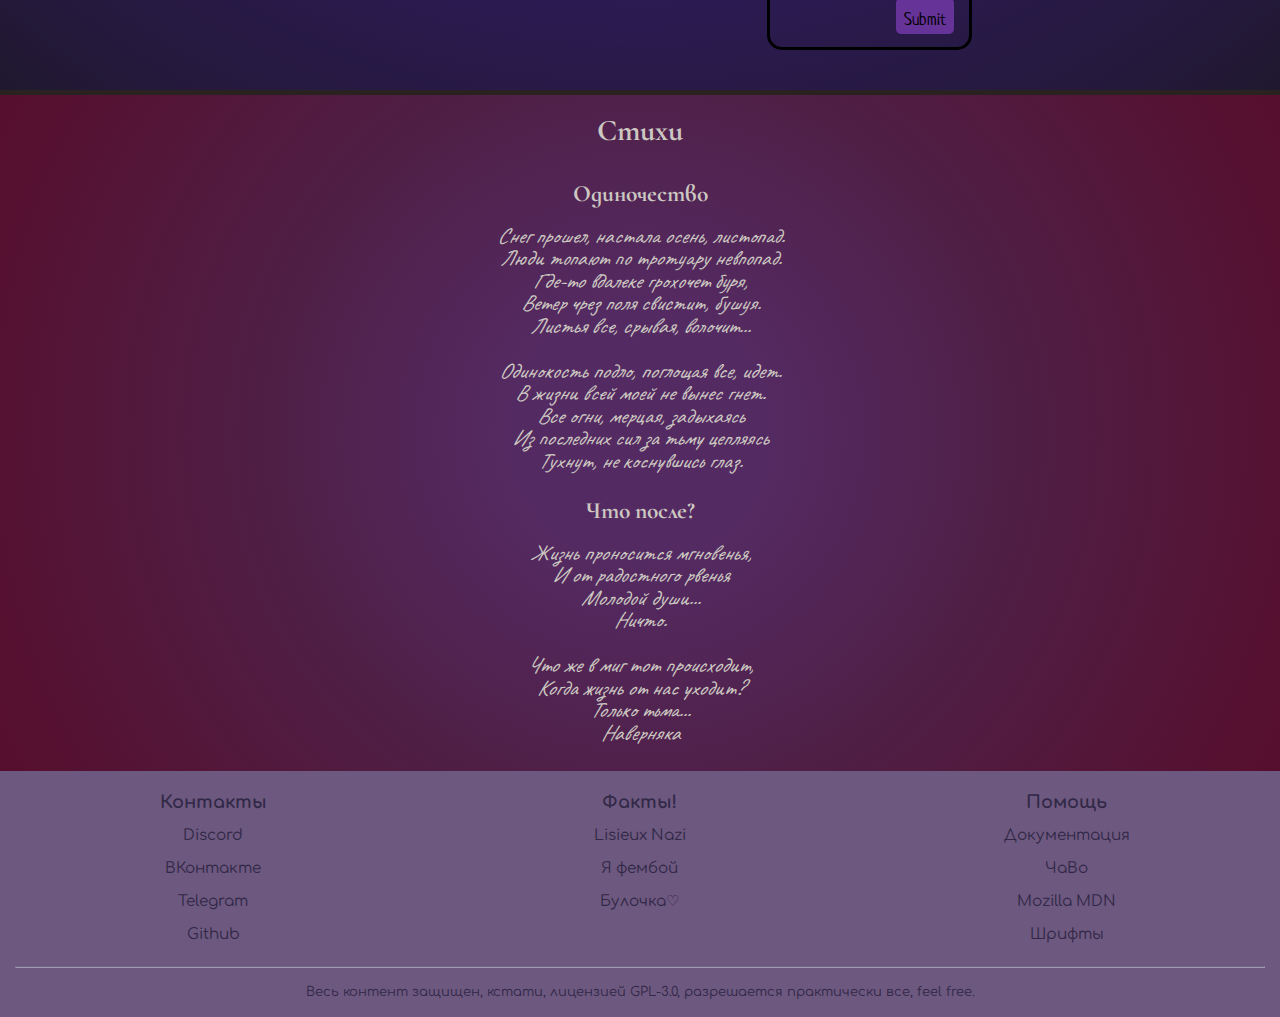
==== commit 973aa19c: "Я счас очень плохо себя чувствую, но начну добавлять скрипты и в будущем возможно вообще улучшать ди" ====
--- a/index.html
+++ b/index.html
@@ -80,7 +80,7 @@
         <li>Люблю доминирование</li>
       </ul>
 
-      <p>Отдельно прошу заметить, что доминирование в моем случае взаимное, я как люблю быть под кем-то, так и люблю <q>mount on top</q>, так сказать, хехе :з
+      <p>Отдельно прошу заметить, что доминирование в моем случае взаимное практически полностью, я как люблю быть под кем-то, так и люблю <q>mount on top</q>, так сказать, хехе :з
       
       <div id="Картиночки">
         <picture>
@@ -111,6 +111,11 @@
         <div>
           <input type="radio" id="Mb" name="ratio">
           <label for="Mb">Probably</label>
+        </div>
+
+        <div>
+          <button>Submit</button>
+          <script src="index.js"></script>
         </div>
 
       </fieldset>
--- a/ксс/classes.css
+++ b/ксс/classes.css
@@ -172,6 +172,20 @@
 	accent-color: rebeccapurple;
 }
 
+#Оценка button {
+	display: inline-block;
+
+	float: right;
+	background: rebeccapurple;
+	border-radius: 5px;
+	border-color: transparent;
+
+	padding-top: 8px;
+
+	font-size: 17px;
+	font-family: "Neucha";
+}
+
 .Сайдбар {
 	grid-area: sidebar;
 
--- a/ксс/rules.css
+++ b/ксс/rules.css
@@ -21,7 +21,7 @@
 
    #Картиночки img {
 	   width: 70vw;
-	   height: 80vw;
+	   height: 87.5vw;
    }
 
    .Сайдбар {
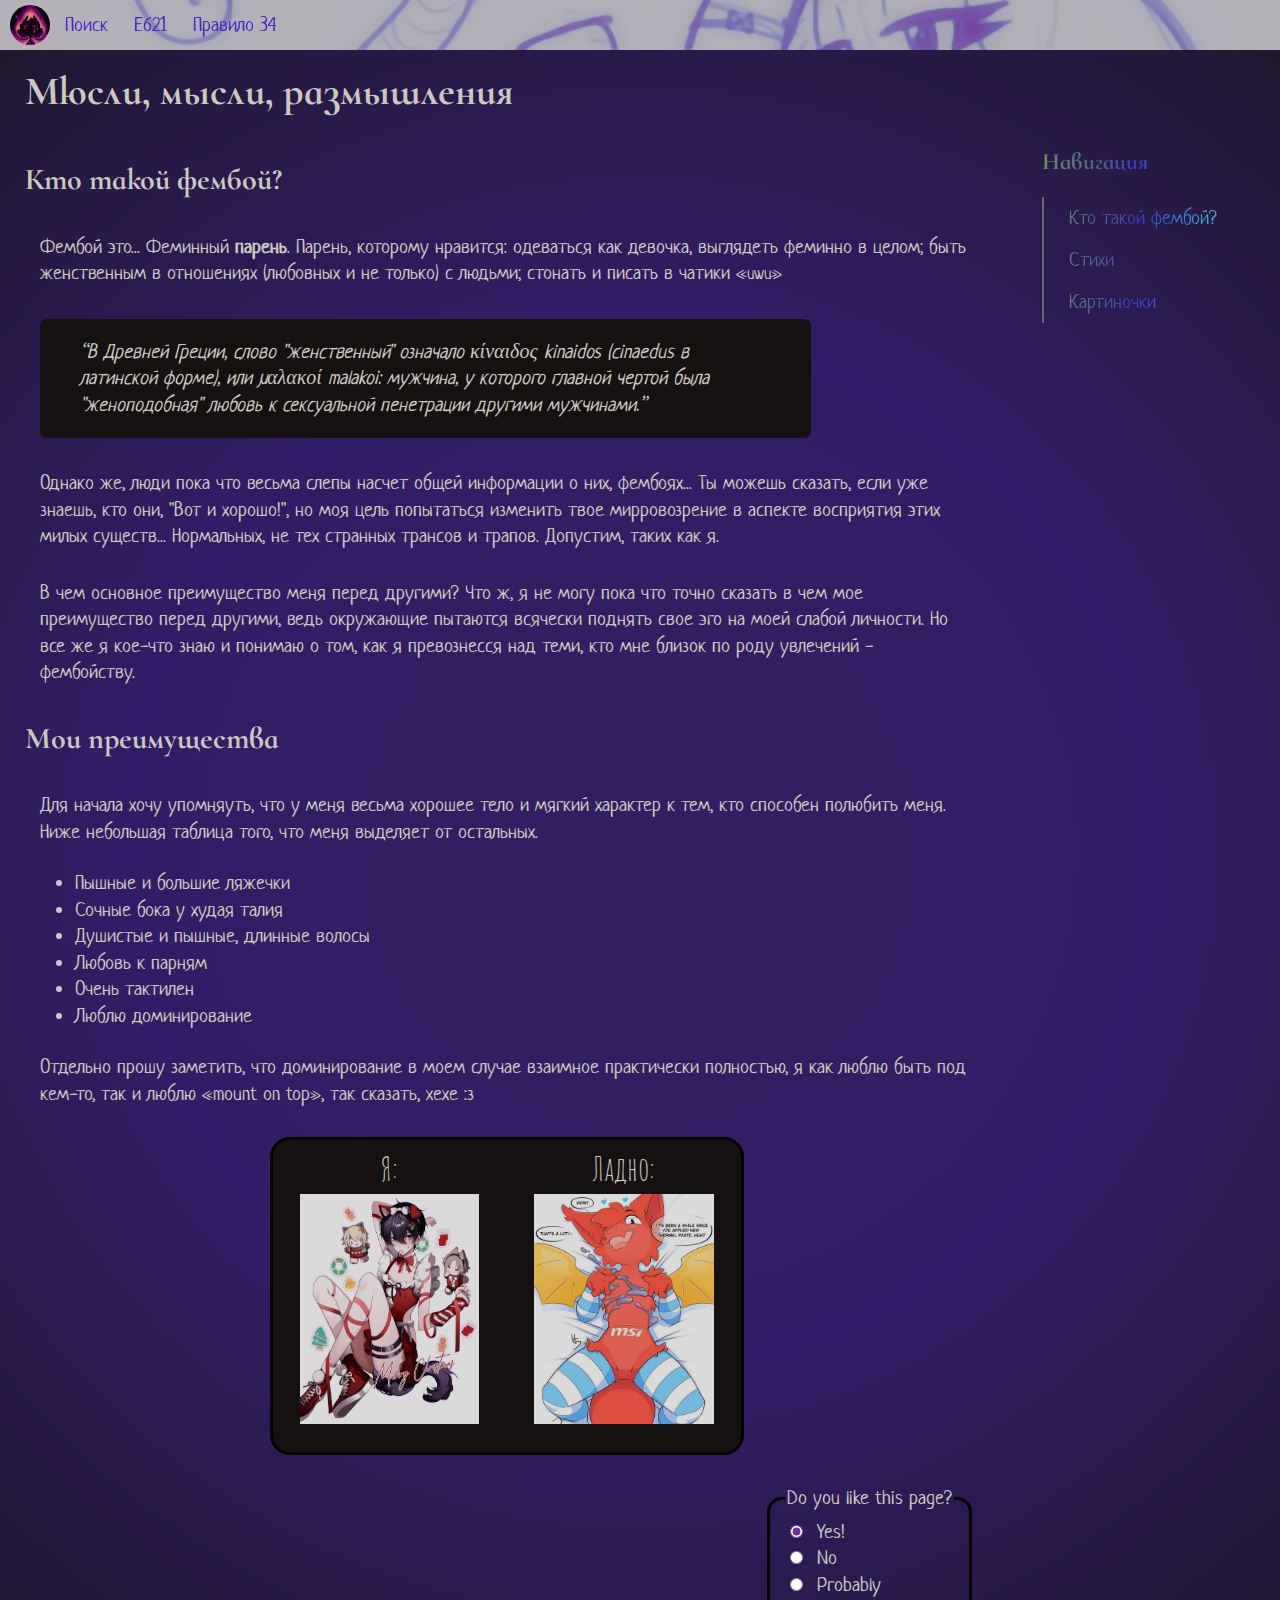
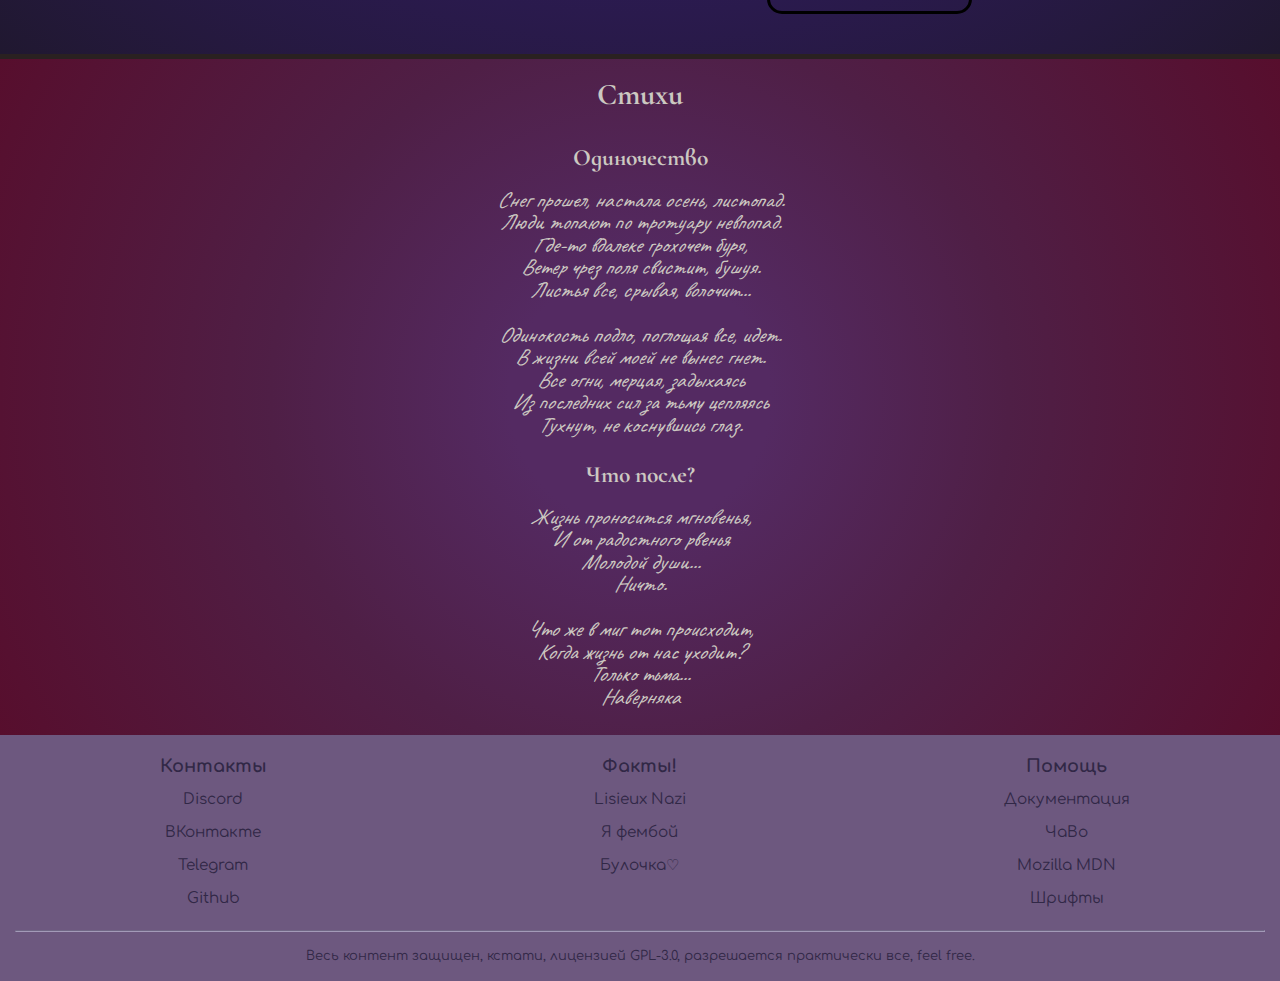
==== commit 1c7d1d91: "Добавил прелоадер, скоро буду переписывать все и делать красивым, увидимся вскоре, анончеки" ====
--- a/index.html
+++ b/index.html
@@ -16,6 +16,8 @@
 </head>
 
 <body id="Тело">
+
+<div class="Прелоадер"><div class="ГифкаПрел"></div></div>
 
 <section class="Верхняя-панель" style="left: 0;">
 
@@ -113,11 +115,6 @@
           <label for="Mb">Probably</label>
         </div>
 
-        <div>
-          <button>Submit</button>
-          <script src="index.js"></script>
-        </div>
-
       </fieldset>
       </div>
 
@@ -233,6 +230,7 @@
   <p>Весь контент защищен, кстати, лицензией GPL-3.0, разрешается практически все, feel free.</p>
 <!-- Футер в своем лице. Целиковый -->
 </section>
+<script src="index.js"></script>
 <!-- Все тело! -->
 </body>
 </html>--- a/ксс/classes.css
+++ b/ксс/classes.css
@@ -7,6 +7,39 @@
    font-size: 20px;
    line-height: 22.5px;
    color: #ccc8c1;
+}
+
+.Прелоадер {
+	display: flex;
+	align-items: center;
+	justify-content: center;
+   position: fixed;
+   left: 0;
+   top: 0;
+   right: 0;
+   bottom: 0;
+   z-index: 1001;
+
+   overflow: hidden;
+   backdrop-filter: blur(15px);
+}
+
+.ГифкаПрел {
+	background: url(../медиа/прела.gif) no-repeat;
+   opacity: 0.8;
+   
+	border-radius: 10px;
+   width: 220px;
+   height: 165px;
+}
+
+.сокрытие .Прелоадер {
+	transition: 1s opacity;
+	opacity: 0;
+}
+
+.скрыто .Прелоадер {
+	display: none;
 }
 
 /* ------------------------------------------------------------------------------------------------------- */
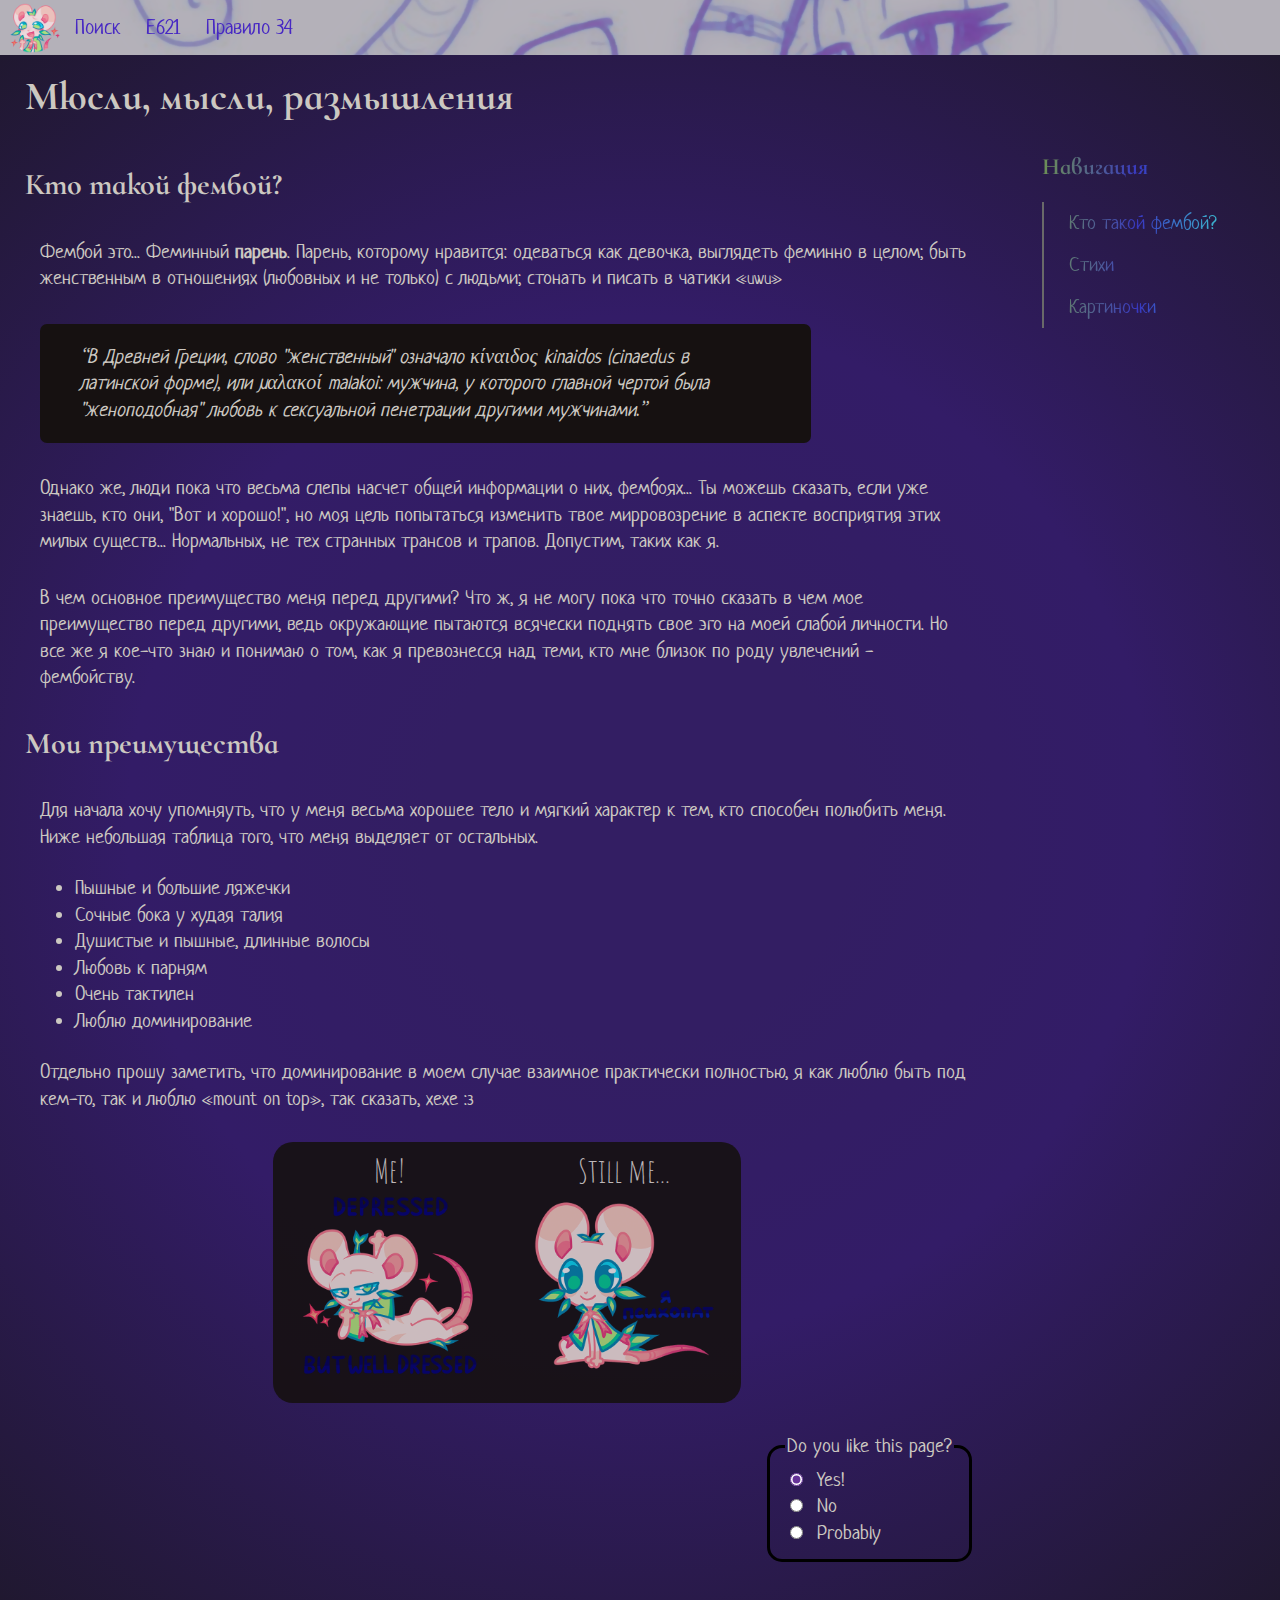
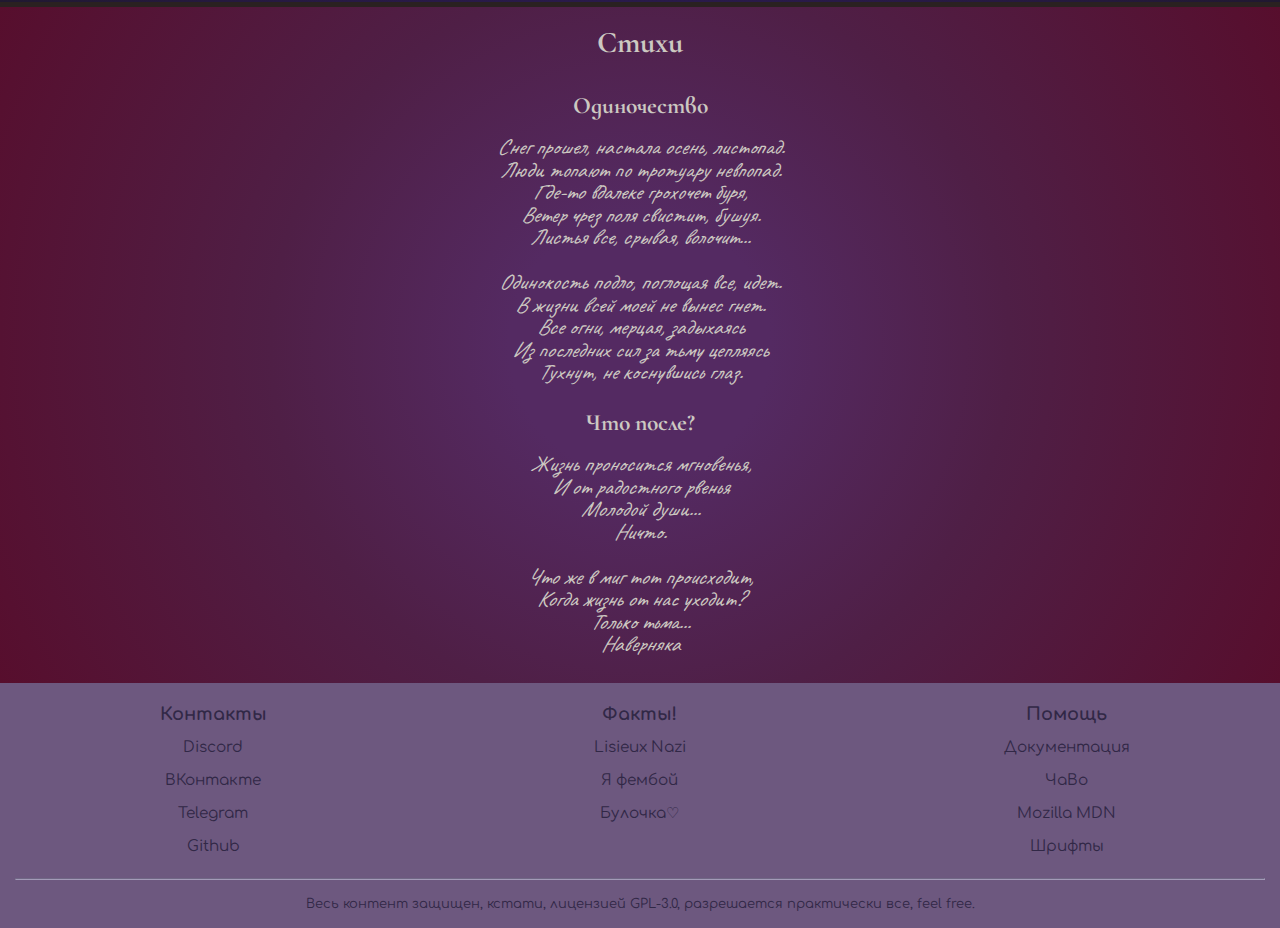
==== commit 0a4667d7: "все милее и милее" ====
--- a/index.html
+++ b/index.html
@@ -1,17 +1,17 @@
 <!DOCTYPE html>
 <html lang="ru-RU">
 <head>
-     <title>Фыр!</title>
-
-     <link rel="icon" type="icon/x-icon" href="медиа/фыр.jpg">
-     <link rel="stylesheet" type="text/css" href="ксс/fonts.css">
-     <link rel="stylesheet" type="text/css" href="ксс/main.css">
-     <link rel="stylesheet" type="text/css" href="ксс/classes.css">
-     <link rel="stylesheet" type="text/css" href="ксс/rules.css">
-
-     <meta charset="UTF-8">
-     <meta name="description" content="Только фембои могут находиться на этом сайте. Ж*енщины запрещены.†">
-     <meta name="viewport" content="width=device-width, initial-scale=1.0, user-scalable=yes">
+  <title>Фыр!</title>
+
+  <link rel="icon" type="icon/x-icon" href="медиа/фыр.jpg">
+  <link rel="stylesheet" type="text/css" href="ксс/fonts.css">
+  <link rel="stylesheet" type="text/css" href="ксс/main.css">
+  <link rel="stylesheet" type="text/css" href="ксс/classes.css">
+  <link rel="stylesheet" type="text/css" href="ксс/rules.css">
+
+  <meta charset="UTF-8">
+  <meta name="description" content="Только фембои могут находиться на этом сайте. Ж*енщины запрещены.†">
+  <meta name="viewport" content="width=device-width, initial-scale=1.0, user-scalable=yes">
 <!-- Голова всего документа! Тут его имя, метаинформация и привязка внешних источников стилей и прочего -->
 </head>
 
@@ -37,9 +37,7 @@
 
 <div class="Обертка">
 
-<header>
-  <h1>Мюсли, мысли, размышления</h1>
-</header>
+<header><h1>Мюсли, мысли, размышления</h1></header>
 
 <main>
 
@@ -86,13 +84,13 @@
       
       <div id="Картиночки">
         <picture>
-        <figcaption>Я:</figcaption>
-        <img src="медиа/Я.jpg" alt="Смешнявка">
+        <figcaption>Me!</figcaption>
+        <img src="медиа/depressedwelldressed.png" alt="Смешнявка">
         </picture>
 
         <picture>
-        <figcaption>Ладно:</figcaption>
-        <img src="медиа/Ладно.jpg" alt="Не оч смешнявка" >
+        <figcaption>Still me...</figcaption>
+        <img src="медиа/psycho.png" alt="Не оч смешнявка" >
         </picture>
       </div>
       
@@ -121,17 +119,20 @@
     </div>
     
     <div class="Сайдбар">
-    <h3>Навигация</h3>
-    <ul>
-      <li><a href="#Фембои-и-Я">Кто такой фембой?</a></li>
-      <li><a href="#Стишки">Стихи</a></li>
-      <li><a href="#Картиночки">Картиночки</a></li>
-    </ul>
+
+      <h3>Навигация</h3>
+      <ul>
+        <li><a href="#Фембои-и-Я">Кто такой фембой?</a></li>
+        <li><a href="#Стишки">Стихи</a></li>
+        <li><a href="#Картиночки">Картиночки</a></li>
+      </ul>
+
     </div>
   <!-- секция основного контента на странице -->
   </section>
 <!-- Категория главного контента на странице -->
 </main>
+
 </div>
 
 <section class="Мюсли">
--- a/ксс/classes.css
+++ b/ксс/classes.css
@@ -50,7 +50,7 @@
    align-items: center;
    justify-content: flex-start;
 
-   height: 50px;
+   height: 55px;
    width: 100%;
    opacity: 0.9;
    background: url(../медиа/задник-верх.png) center/cover no-repeat;
@@ -75,8 +75,7 @@
 }
 
 .Навигация img {
-	width: 40px;
-	border-radius: 50px;
+	width: 50px;
 }
 
 .Навигация li {
@@ -96,7 +95,8 @@
 .Навигация a {
 	display: block;
 
-   border-radius: 15px;
+   font-size: 105%;
+   border-radius: 10px;
 
 	padding: 10px;
 }
@@ -167,8 +167,8 @@
 	align-items: center;
 
    width: max-content;
+   opacity: 0.9;
 	background: #161111;
-	border: 3px solid black;
 	border-radius: 20px;
 
 	margin: 15px;
@@ -184,7 +184,7 @@
 
 #Картиночки img {
 	width: 14vw;
-	height: 18vw;
+	height: 14vw;
 	opacity: 0.85;
 
 	margin: 12.5px;
--- a/ксс/rules.css
+++ b/ксс/rules.css
@@ -21,7 +21,7 @@
 
    #Картиночки img {
 	   width: 70vw;
-	   height: 87.5vw;
+	   height: 70vw;
    }
 
    .Сайдбар {
